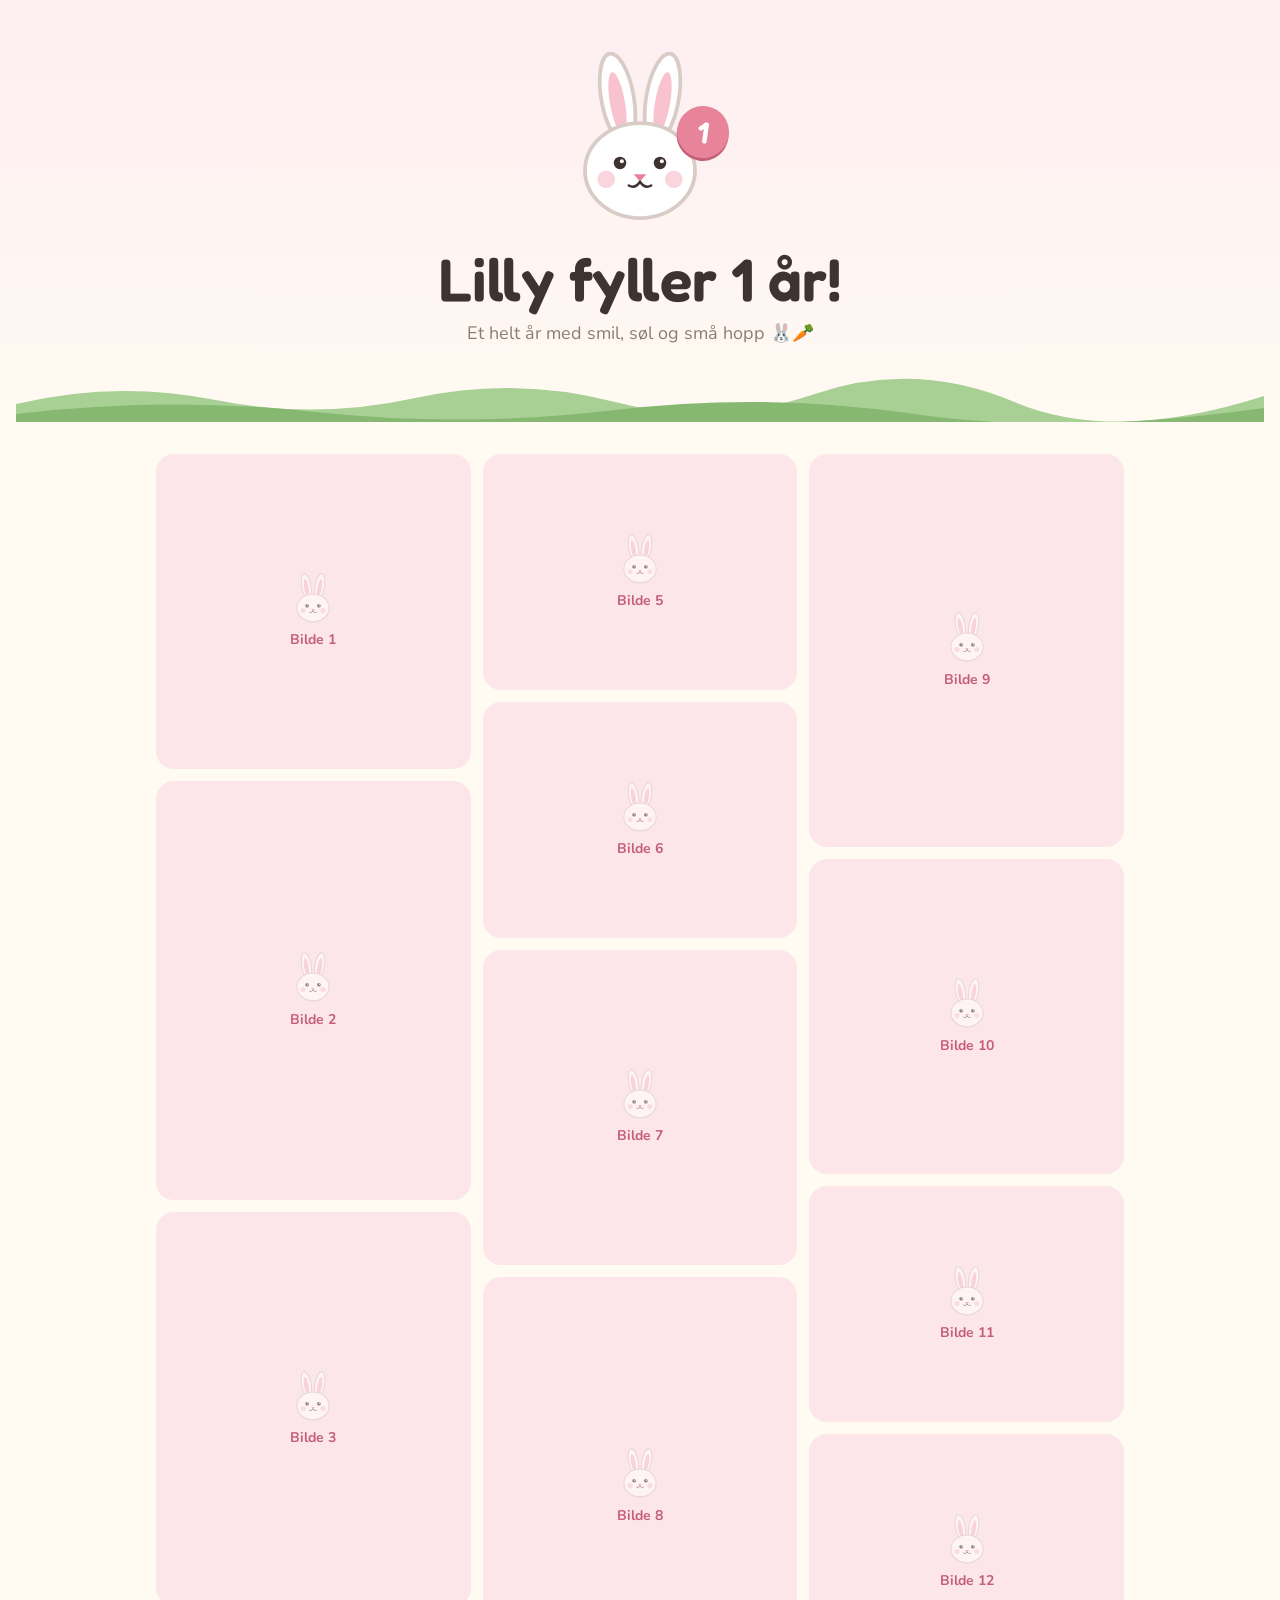
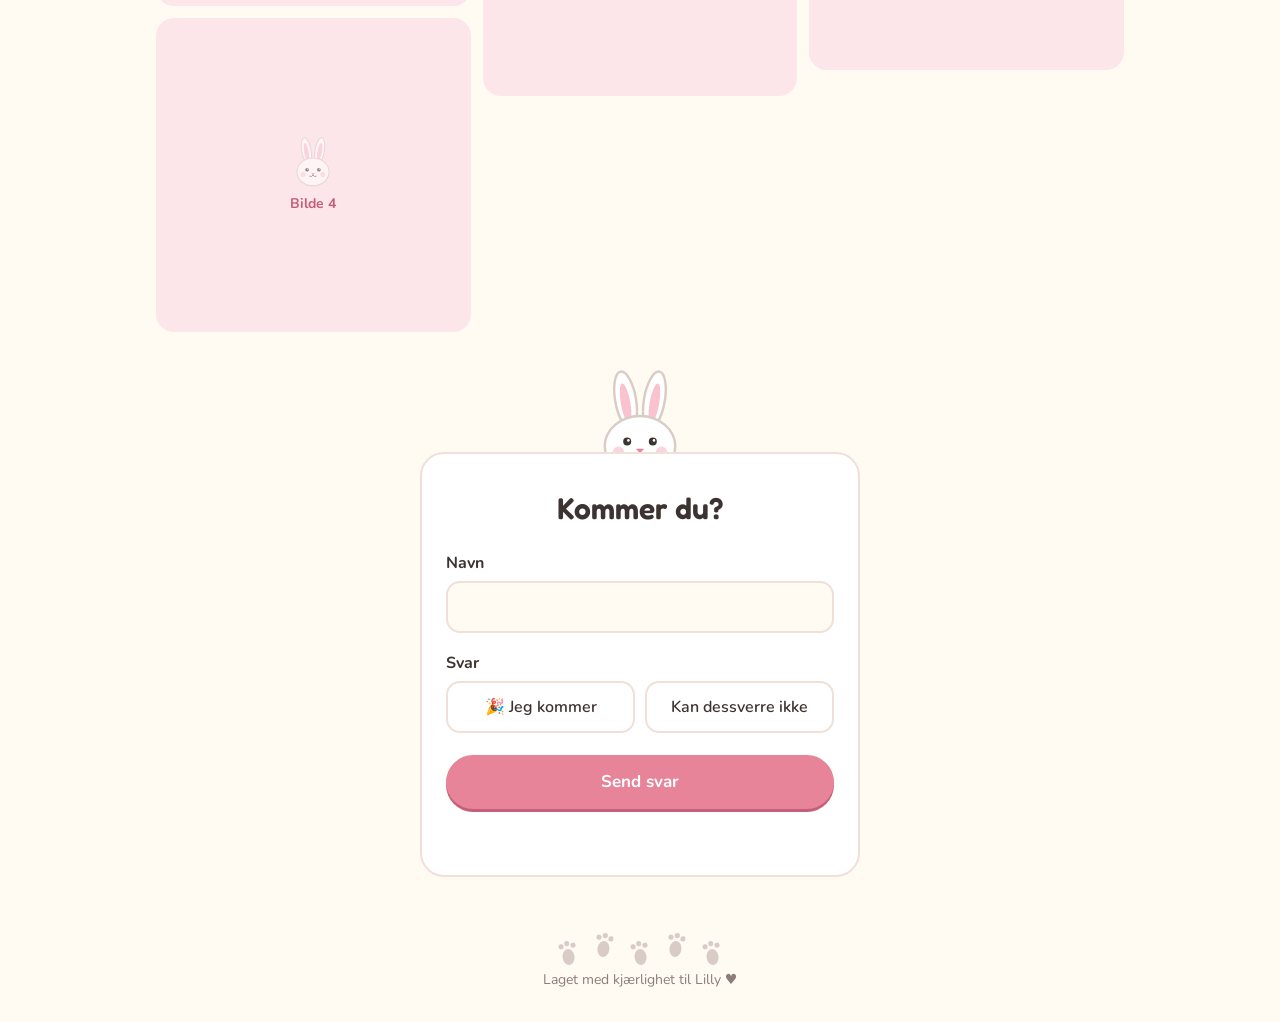
==== index.html @ a58ddb67 "Add files via upload" ====
<!doctype html>
<html lang="no">
<head>
  <meta charset="utf-8">
  <meta name="viewport" content="width=device-width, initial-scale=1">
  <title>Lilly fyller 1 år</title>
  <link rel="preconnect" href="https://fonts.googleapis.com">
  <link rel="preconnect" href="https://fonts.gstatic.com" crossorigin>
  <link href="https://fonts.googleapis.com/css2?family=Fredoka:wght@500;600&family=Nunito:wght@400;600;700&display=swap" rel="stylesheet">
  <style>
    :root {
      --bg: #fffaf2;
      --card: #ffffff;
      --ink: #3d3330;
      --muted: #8c7d76;
      --accent: #e8849a;
      --accent-dark: #c45f78;
      --soft: #fde6ea;
      --line: #f0e0d8;
      --grass: #a8cf94;
      --grass-dark: #86b872;
      --carrot: #f29a4a;
      --fur: #ffffff;
      --fur-line: #d9ccc6;
    }
    * { box-sizing: border-box; }
    body {
      margin: 0;
      background: var(--bg);
      color: var(--ink);
      font-family: "Nunito", system-ui, sans-serif;
      line-height: 1.5;
    }
    .wrap { max-width: 1000px; margin: 0 auto; padding: 0 16px; }
    h1, h2, .fredoka { font-family: "Fredoka", "Nunito", sans-serif; font-weight: 600; }

    /* Toppen: kanin på en eng */
    header {
      text-align: center; padding: 48px 16px 0;
      background: linear-gradient(#fdeef1, var(--bg));
      overflow: hidden;
    }
    .hero-bunny { position: relative; display: inline-block; width: 150px; }
    .hero-bunny svg { width: 150px; height: auto; display: block; animation: hop 3.2s ease-in-out infinite; }
    .hero-bunny .badge {
      position: absolute; right: -14px; top: 58px;
      width: 52px; height: 52px; border-radius: 50%;
      display: grid; place-items: center;
      background: var(--accent); color: #fff;
      font-family: "Fredoka", sans-serif; font-weight: 600; font-size: 30px;
      box-shadow: 0 3px 0 var(--accent-dark);
      transform: rotate(8deg);
    }
    @keyframes hop {
      0%, 70%, 100% { transform: translateY(0); }
      80% { transform: translateY(-14px); }
      90% { transform: translateY(0); }
    }
    @media (prefers-reduced-motion: reduce) { .hero-bunny svg { animation: none; } }
    h1 { font-size: clamp(36px, 8vw, 60px); line-height: 1.1; margin: 16px 0 8px; }
    .sub { color: var(--muted); font-size: 18px; margin: 0 0 28px; }
    .meadow { display: block; width: 100%; height: 48px; margin-top: -1px; }

    /* Bildegalleri */
    .gallery { columns: 3 240px; column-gap: 12px; margin-top: 32px; }
    .photo {
      break-inside: avoid; margin: 0 0 12px;
      border-radius: 18px; overflow: hidden; background: var(--soft);
    }
    .photo img { display: block; width: 100%; height: auto; }
    .placeholder {
      display: grid; place-content: center; justify-items: center; gap: 6px;
      color: var(--accent-dark); font-weight: 700; font-size: 14px;
      background: var(--soft);
    }
    .placeholder svg { width: 44px; height: auto; opacity: .55; }

    /* Skjema med kanin som titter over kanten */
    .rsvp {
      position: relative;
      max-width: 440px; margin: 120px auto 56px;
      background: var(--card); border: 2px solid var(--line);
      border-radius: 24px; padding: 32px 24px 28px;
    }
    .peek {
      position: absolute; left: 50%; top: -86px; width: 96px;
      transform: translateX(-50%); z-index: -1;
    }
    .rsvp h2 { font-size: 30px; margin: 0 0 20px; text-align: center; }
    label.field { display: block; font-weight: 700; margin-bottom: 6px; }
    input[type="text"] {
      width: 100%; padding: 12px 14px; font: inherit;
      border: 2px solid var(--line); border-radius: 14px; background: var(--bg);
    }
    input[type="text"]:focus { outline: 2px solid var(--accent); outline-offset: 1px; }
    .choices { display: grid; grid-template-columns: 1fr 1fr; gap: 10px; margin: 18px 0 22px; border: 0; padding: 0; }
    .choices legend { font-weight: 700; margin-bottom: 6px; padding: 0; }
    .choices label { display: flex; }
    .choices input { position: absolute; opacity: 0; }
    .choices span {
      flex: 1; display: grid; place-items: center; text-align: center; padding: 12px; cursor: pointer;
      border: 2px solid var(--line); border-radius: 14px; font-weight: 600;
    }
    .choices input:checked + span { background: var(--soft); border-color: var(--accent); color: var(--accent-dark); }
    .choices input:focus-visible + span { outline: 2px solid var(--accent); outline-offset: 1px; }
    .honey { position: absolute; left: -9999px; }
    button {
      width: 100%; padding: 14px; font: inherit; font-weight: 700; font-size: 17px;
      color: #fff; background: var(--accent); border: 0; border-radius: 999px; cursor: pointer;
      box-shadow: 0 3px 0 var(--accent-dark);
    }
    button:hover { background: var(--accent-dark); }
    button:active { transform: translateY(2px); box-shadow: 0 1px 0 var(--accent-dark); }
    button:disabled { opacity: .6; cursor: default; }
    .msg { text-align: center; margin: 14px 0 0; min-height: 1.5em; font-weight: 600; }
    .msg.error { color: #b3261e; }
    .thanks { text-align: center; font-size: 18px; }
    .thanks strong { display: block; font-family: "Fredoka", sans-serif; font-weight: 600; font-size: 28px; margin-bottom: 4px; }

    /* Bunnen: kaninspor */
    footer { text-align: center; color: var(--muted); font-size: 14px; padding-bottom: 32px; }
    .tracks { display: flex; justify-content: center; gap: 18px; margin-bottom: 12px; }
    .tracks svg { width: 18px; height: 24px; fill: var(--fur-line); }
    .tracks svg:nth-child(odd) { transform: translateY(8px) rotate(-8deg); }
    .tracks svg:nth-child(even) { transform: rotate(8deg); }
  </style>
</head>
<body>
  <!-- Kanin og pote, brukt flere steder -->
  <svg width="0" height="0" style="position:absolute" aria-hidden="true">
    <symbol id="bunny" viewBox="0 0 120 140">
      <ellipse cx="42" cy="40" rx="13" ry="36" fill="var(--fur)" stroke="var(--fur-line)" stroke-width="3" transform="rotate(-10 42 40)"/>
      <ellipse cx="42" cy="44" rx="6" ry="25" fill="#f8c3cf" transform="rotate(-10 42 44)"/>
      <ellipse cx="78" cy="40" rx="13" ry="36" fill="var(--fur)" stroke="var(--fur-line)" stroke-width="3" transform="rotate(10 78 40)"/>
      <ellipse cx="78" cy="44" rx="6" ry="25" fill="#f8c3cf" transform="rotate(10 78 44)"/>
      <ellipse cx="60" cy="98" rx="44" ry="38" fill="var(--fur)" stroke="var(--fur-line)" stroke-width="3"/>
      <circle cx="44" cy="92" r="5" fill="var(--ink)"/>
      <circle cx="76" cy="92" r="5" fill="var(--ink)"/>
      <circle cx="45.5" cy="90.5" r="1.6" fill="#fff"/>
      <circle cx="77.5" cy="90.5" r="1.6" fill="#fff"/>
      <circle cx="33" cy="105" r="7" fill="#f8c3cf" opacity=".7"/>
      <circle cx="87" cy="105" r="7" fill="#f8c3cf" opacity=".7"/>
      <path d="M55 101 h10 l-5 6 z" fill="var(--accent)"/>
      <path d="M60 107 q-4 6 -9 3 M60 107 q4 6 9 3" fill="none" stroke="var(--ink)" stroke-width="2" stroke-linecap="round"/>
    </symbol>
    <symbol id="paw" viewBox="0 0 18 24">
      <ellipse cx="9" cy="16" rx="6" ry="8"/>
      <circle cx="3" cy="5" r="2.6"/><circle cx="9" cy="2.6" r="2.6"/><circle cx="15" cy="5" r="2.6"/>
    </symbol>
  </svg>

  <header>
    <div class="hero-bunny">
      <svg viewBox="0 0 120 140" role="img" aria-label="Kanin"><use href="#bunny"/></svg>
      <div class="badge" aria-hidden="true">1</div>
    </div>
    <h1>Lilly fyller 1 år!</h1>
    <p class="sub">Et helt år med smil, søl og små hopp 🐰🥕</p>
    <svg class="meadow" viewBox="0 0 1000 48" preserveAspectRatio="none" aria-hidden="true">
      <path d="M0 30 Q80 6 160 26 T320 24 T480 28 T640 20 T800 28 T1000 22 V48 H0 Z" fill="var(--grass)"/>
      <path d="M0 40 Q120 22 240 38 T480 36 T720 40 T1000 34 V48 H0 Z" fill="var(--grass-dark)"/>
    </svg>
  </header>

  <div class="wrap">
    <main>
      <section class="gallery" id="gallery" aria-label="Bilder av Lilly"></section>

      <section class="rsvp" aria-labelledby="rsvp-title">
        <svg class="peek" viewBox="0 0 120 140" aria-hidden="true"><use href="#bunny"/></svg>
        <h2 id="rsvp-title">Kommer du?</h2>
        <form id="rsvp-form">
          <label class="field" for="name">Navn</label>
          <input type="text" id="name" name="Navn" required autocomplete="name">

          <fieldset class="choices">
            <legend>Svar</legend>
            <label><input type="radio" name="Svar" value="Kommer" required><span>🎉 Jeg kommer</span></label>
            <label><input type="radio" name="Svar" value="Kommer ikke"><span>Kan dessverre ikke</span></label>
          </fieldset>

          <!-- Til e-posten: emne, tabell-oppsett og en usynlig felle for spam-roboter -->
          <input type="hidden" name="_subject" value="Nytt svar – Lilly 1 år">
          <input type="hidden" name="_template" value="table">
          <input type="text" name="_honey" class="honey" tabindex="-1" autocomplete="off" aria-hidden="true">

          <button type="submit">Send svar</button>
          <p class="msg" id="msg" role="status"></p>
        </form>
      </section>
    </main>

    <footer>
      <div class="tracks" aria-hidden="true">
        <svg><use href="#paw"/></svg><svg><use href="#paw"/></svg><svg><use href="#paw"/></svg>
        <svg><use href="#paw"/></svg><svg><use href="#paw"/></svg>
      </div>
      Laget med kjærlighet til Lilly ♥
    </footer>
  </div>

  <script>
    // ── Bilder ─────────────────────────────────────────────
    // Legg bildene i mappen «bilder/» med navnene 1.jpg, 2.jpg, 3.jpg …
    // Endre ANTALL_BILDER hvis du har flere eller færre.
    const ANTALL_BILDER = 12;

    // ── Skjema ─────────────────────────────────────────────
    // Svarene sendes via FormSubmit til denne e-postadressen.
    const SKJEMA_ADRESSE = "https://formsubmit.co/ajax/henriettestafset@gmail.com";

    // Variert høyde gjør at plassholderne ligner et ekte bildegalleri.
    const hoyder = [4/3, 1, 3/4, 4/5, 1, 4/3];
    const gallery = document.getElementById("gallery");
    for (let i = 1; i <= ANTALL_BILDER; i++) {
      const fig = document.createElement("figure");
      fig.className = "photo";
      const img = new Image();
      img.src = `bilder/${i}.jpg`;
      img.alt = `Lilly, bilde ${i}`;
      img.loading = "lazy";
      img.onerror = () => {
        fig.classList.add("placeholder");
        fig.style.aspectRatio = hoyder[i % hoyder.length];
        fig.innerHTML = `<svg aria-hidden="true" viewBox="0 0 120 140"><use href="#bunny"/></svg><span>Bilde ${i}</span>`;
      };
      fig.appendChild(img);
      gallery.appendChild(fig);
    }

    const form = document.getElementById("rsvp-form");
    const msg = document.getElementById("msg");
    form.addEventListener("submit", async (e) => {
      e.preventDefault();
      msg.className = "msg";
      msg.textContent = "";

      const btn = form.querySelector("button");
      btn.disabled = true;
      btn.textContent = "Sender …";
      try {
        const res = await fetch(SKJEMA_ADRESSE, {
          method: "POST",
          headers: { Accept: "application/json" },
          body: new FormData(form),
        });
        const data = await res.json().catch(() => ({}));
        if (!res.ok || String(data.success) !== "true") throw new Error(data.message);
        const navn = form.Navn.value.trim();
        const kommer = form.Svar.value === "Kommer";
        form.parentElement.innerHTML = `
          <svg class="peek" viewBox="0 0 120 140" aria-hidden="true"><use href="#bunny"/></svg>
          <div class="thanks" role="status">
            <strong>Takk, ${navn.replace(/[<>&"]/g, "")}!</strong>
            ${kommer ? "Så gøy – vi gleder oss til å se deg! 🎂" : "Så synd, men takk for at du sa ifra."}
          </div>`;
      } catch {
        msg.className = "msg error";
        msg.textContent = "Noe gikk galt. Prøv igjen om litt.";
        btn.disabled = false;
        btn.textContent = "Send svar";
      }
    });
  </script>
</body>
</html>
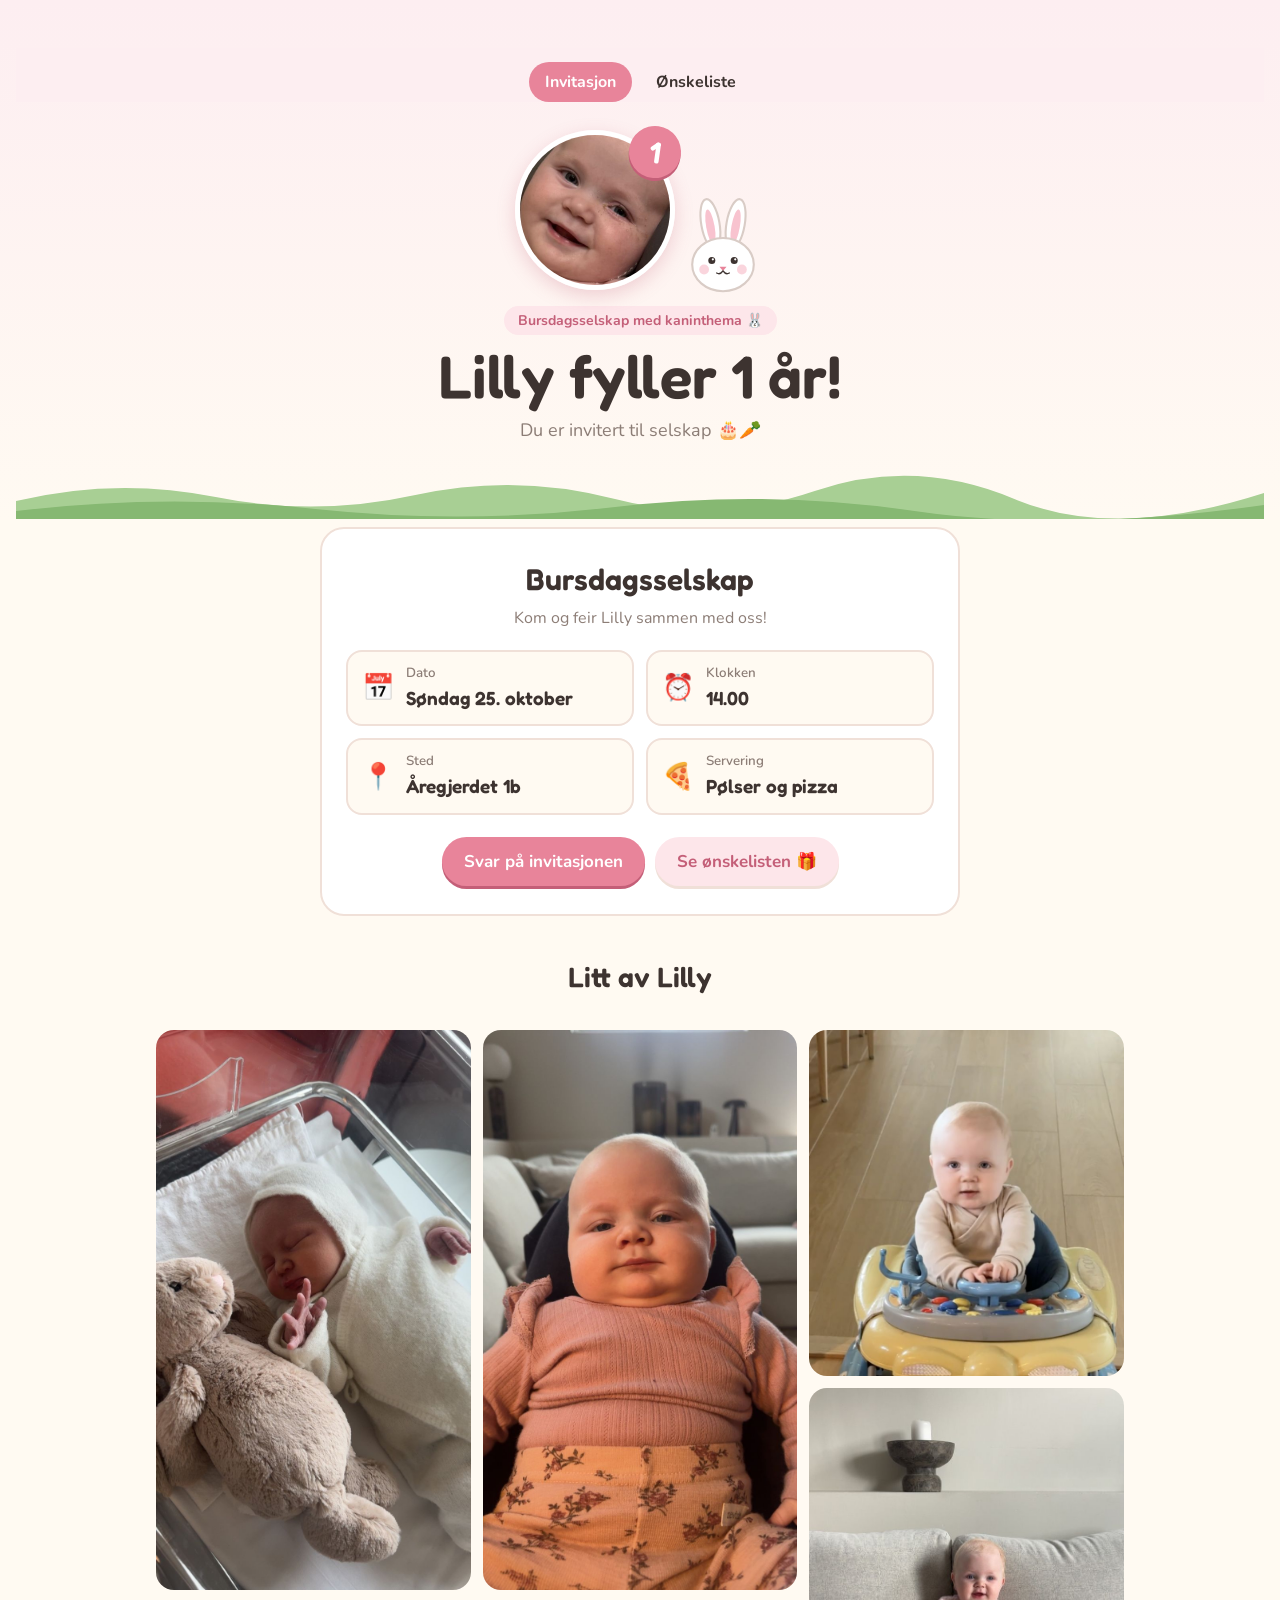
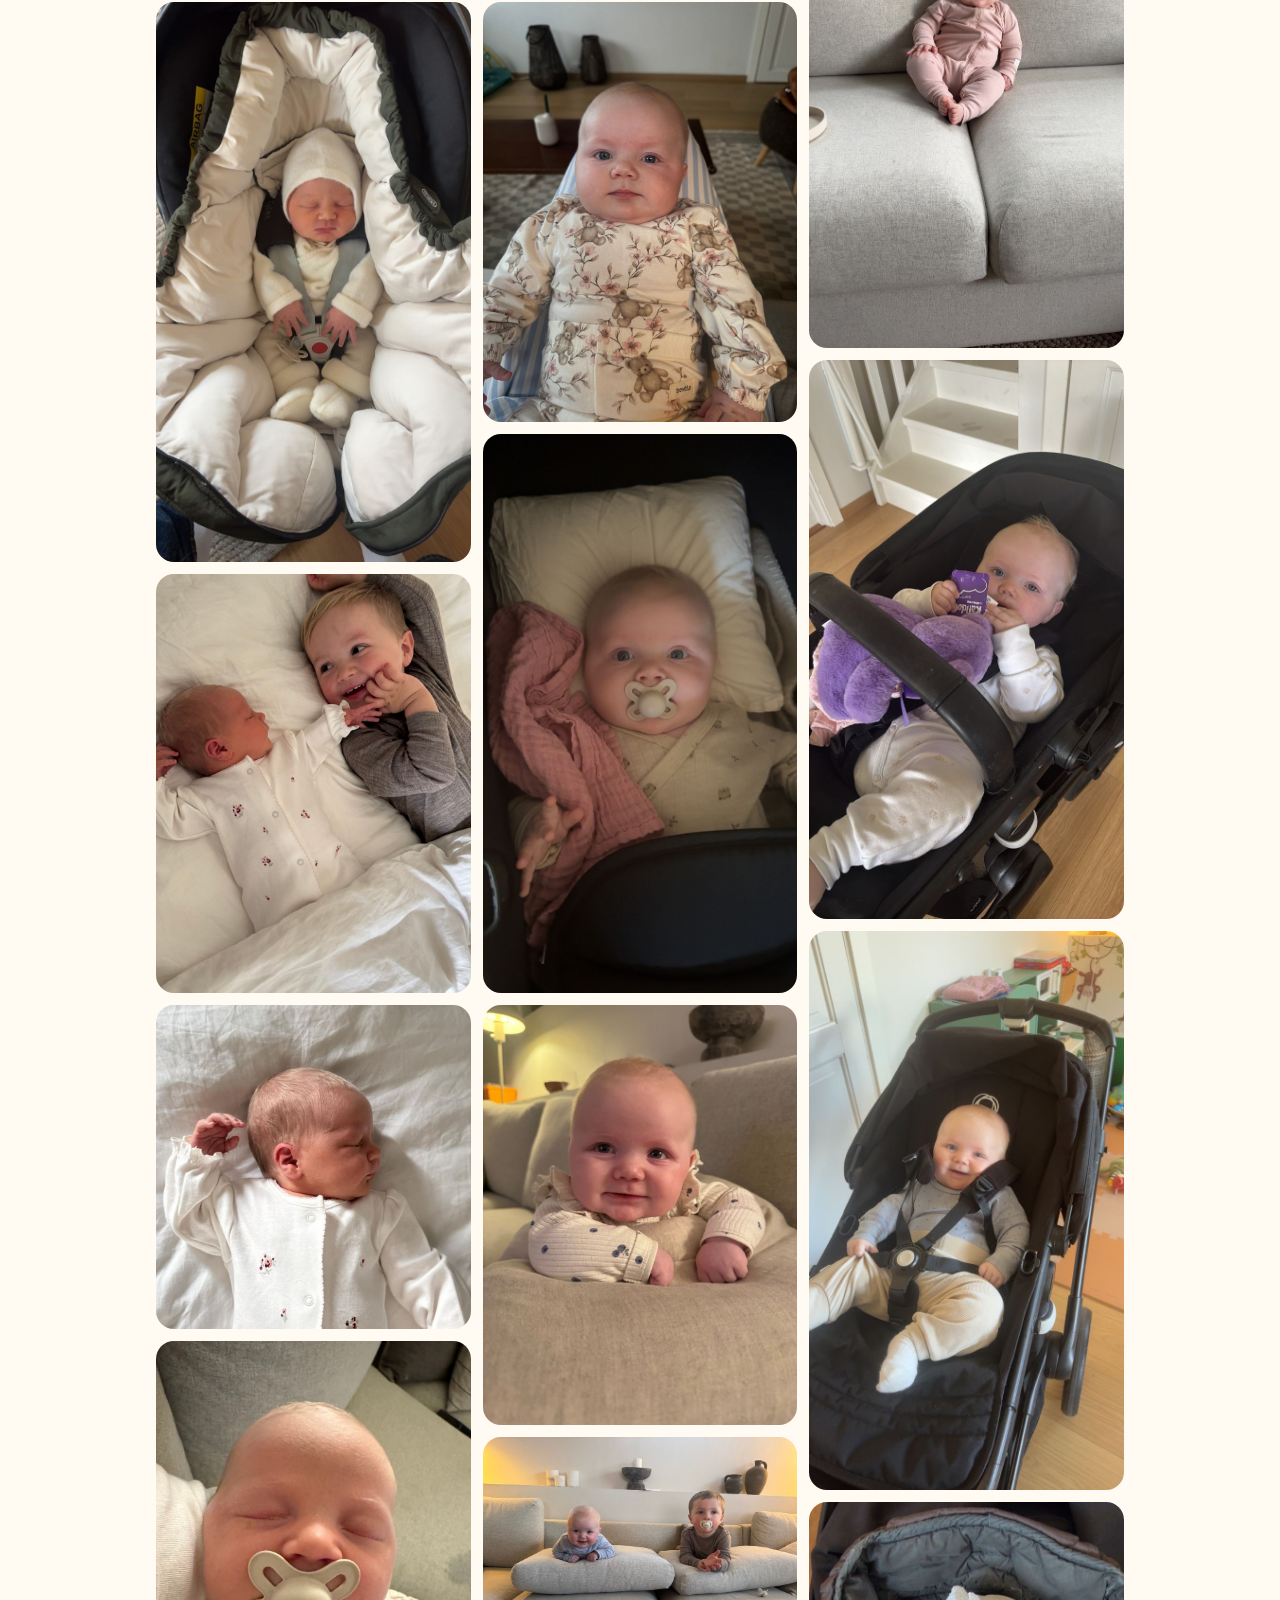
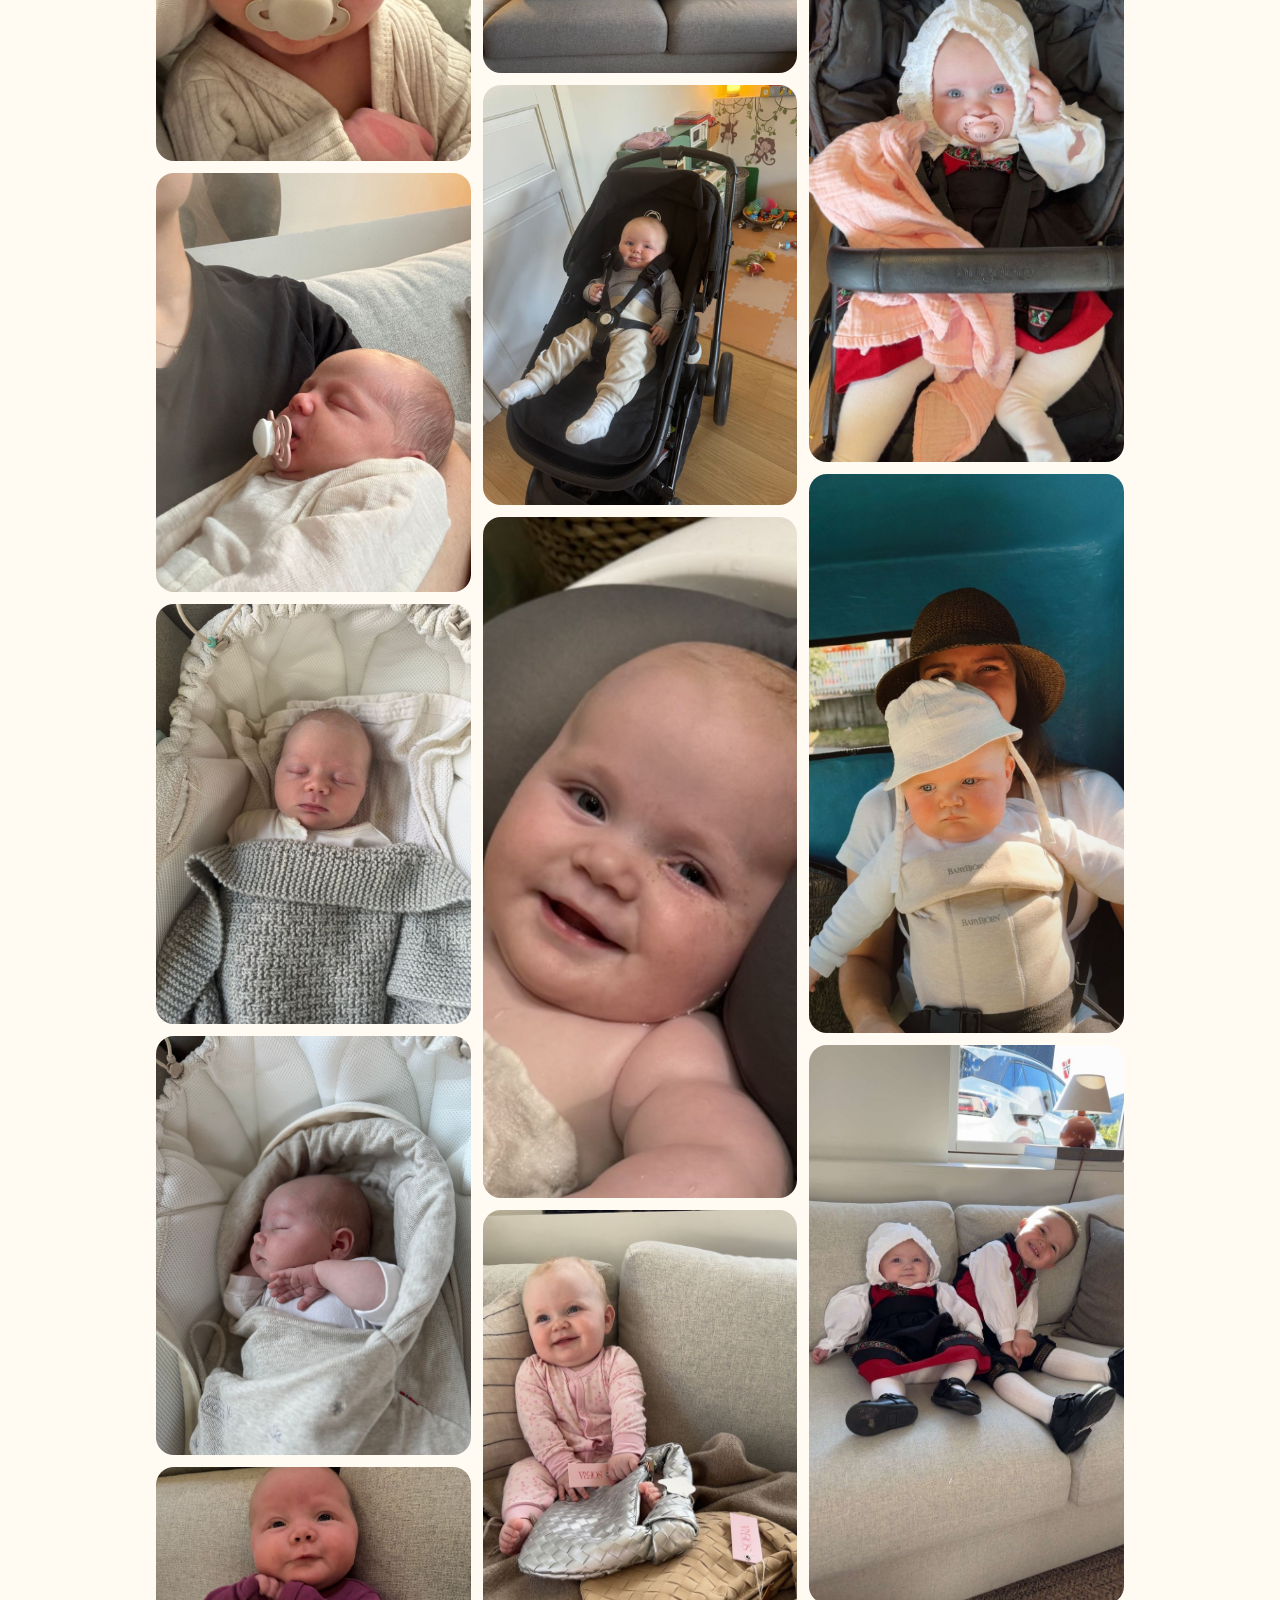
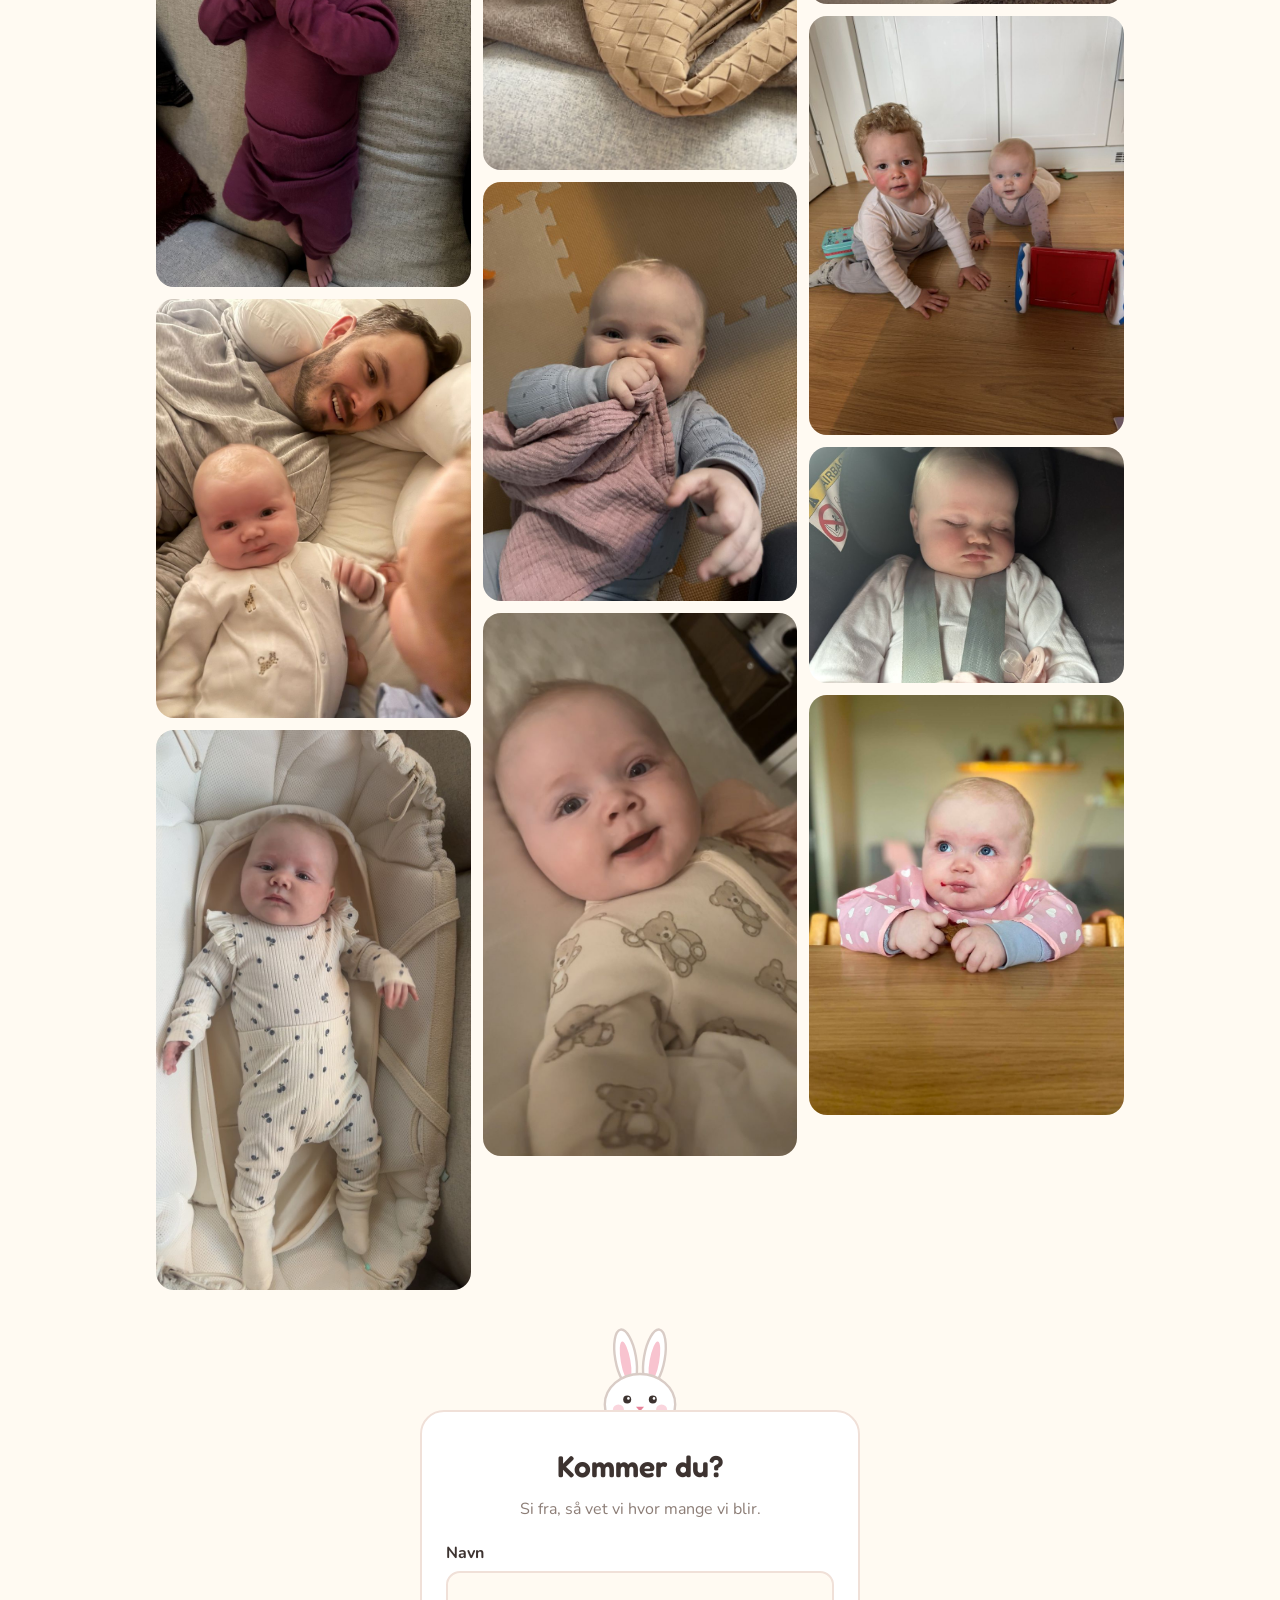
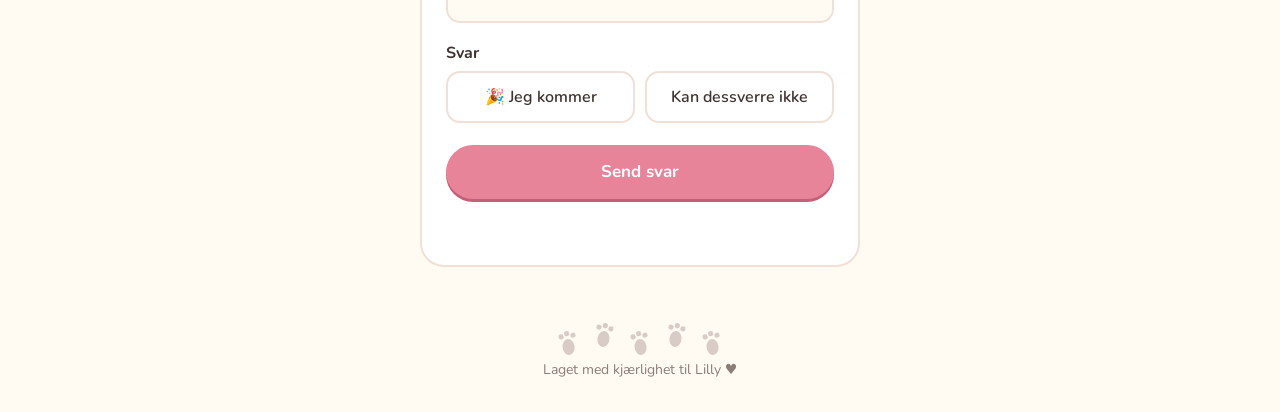
==== commit 88087def: "Selskapsinvitasjon, ønskeliste og flere bilder - Dato, tid, sted og servering for bursdagsselskapet " ====
--- a/index.html
+++ b/index.html
@@ -3,127 +3,12 @@
 <head>
   <meta charset="utf-8">
   <meta name="viewport" content="width=device-width, initial-scale=1">
-  <title>Lilly fyller 1 år</title>
+  <title>Lilly fyller 1 år – bursdagsselskap 25. oktober</title>
+  <meta name="description" content="Du er invitert til Lillys 1-årsdag søndag 25. oktober kl. 14.00 i Åregjerdet 1b. Pølser og pizza.">
   <link rel="preconnect" href="https://fonts.googleapis.com">
   <link rel="preconnect" href="https://fonts.gstatic.com" crossorigin>
   <link href="https://fonts.googleapis.com/css2?family=Fredoka:wght@500;600&family=Nunito:wght@400;600;700&display=swap" rel="stylesheet">
-  <style>
-    :root {
-      --bg: #fffaf2;
-      --card: #ffffff;
-      --ink: #3d3330;
-      --muted: #8c7d76;
-      --accent: #e8849a;
-      --accent-dark: #c45f78;
-      --soft: #fde6ea;
-      --line: #f0e0d8;
-      --grass: #a8cf94;
-      --grass-dark: #86b872;
-      --carrot: #f29a4a;
-      --fur: #ffffff;
-      --fur-line: #d9ccc6;
-    }
-    * { box-sizing: border-box; }
-    body {
-      margin: 0;
-      background: var(--bg);
-      color: var(--ink);
-      font-family: "Nunito", system-ui, sans-serif;
-      line-height: 1.5;
-    }
-    .wrap { max-width: 1000px; margin: 0 auto; padding: 0 16px; }
-    h1, h2, .fredoka { font-family: "Fredoka", "Nunito", sans-serif; font-weight: 600; }
-
-    /* Toppen: kanin på en eng */
-    header {
-      text-align: center; padding: 48px 16px 0;
-      background: linear-gradient(#fdeef1, var(--bg));
-      overflow: hidden;
-    }
-    .hero-bunny { position: relative; display: inline-block; width: 150px; }
-    .hero-bunny svg { width: 150px; height: auto; display: block; animation: hop 3.2s ease-in-out infinite; }
-    .hero-bunny .badge {
-      position: absolute; right: -14px; top: 58px;
-      width: 52px; height: 52px; border-radius: 50%;
-      display: grid; place-items: center;
-      background: var(--accent); color: #fff;
-      font-family: "Fredoka", sans-serif; font-weight: 600; font-size: 30px;
-      box-shadow: 0 3px 0 var(--accent-dark);
-      transform: rotate(8deg);
-    }
-    @keyframes hop {
-      0%, 70%, 100% { transform: translateY(0); }
-      80% { transform: translateY(-14px); }
-      90% { transform: translateY(0); }
-    }
-    @media (prefers-reduced-motion: reduce) { .hero-bunny svg { animation: none; } }
-    h1 { font-size: clamp(36px, 8vw, 60px); line-height: 1.1; margin: 16px 0 8px; }
-    .sub { color: var(--muted); font-size: 18px; margin: 0 0 28px; }
-    .meadow { display: block; width: 100%; height: 48px; margin-top: -1px; }
-
-    /* Bildegalleri */
-    .gallery { columns: 3 240px; column-gap: 12px; margin-top: 32px; }
-    .photo {
-      break-inside: avoid; margin: 0 0 12px;
-      border-radius: 18px; overflow: hidden; background: var(--soft);
-    }
-    .photo img { display: block; width: 100%; height: auto; }
-    .placeholder {
-      display: grid; place-content: center; justify-items: center; gap: 6px;
-      color: var(--accent-dark); font-weight: 700; font-size: 14px;
-      background: var(--soft);
-    }
-    .placeholder svg { width: 44px; height: auto; opacity: .55; }
-
-    /* Skjema med kanin som titter over kanten */
-    .rsvp {
-      position: relative;
-      max-width: 440px; margin: 120px auto 56px;
-      background: var(--card); border: 2px solid var(--line);
-      border-radius: 24px; padding: 32px 24px 28px;
-    }
-    .peek {
-      position: absolute; left: 50%; top: -86px; width: 96px;
-      transform: translateX(-50%); z-index: -1;
-    }
-    .rsvp h2 { font-size: 30px; margin: 0 0 20px; text-align: center; }
-    label.field { display: block; font-weight: 700; margin-bottom: 6px; }
-    input[type="text"] {
-      width: 100%; padding: 12px 14px; font: inherit;
-      border: 2px solid var(--line); border-radius: 14px; background: var(--bg);
-    }
-    input[type="text"]:focus { outline: 2px solid var(--accent); outline-offset: 1px; }
-    .choices { display: grid; grid-template-columns: 1fr 1fr; gap: 10px; margin: 18px 0 22px; border: 0; padding: 0; }
-    .choices legend { font-weight: 700; margin-bottom: 6px; padding: 0; }
-    .choices label { display: flex; }
-    .choices input { position: absolute; opacity: 0; }
-    .choices span {
-      flex: 1; display: grid; place-items: center; text-align: center; padding: 12px; cursor: pointer;
-      border: 2px solid var(--line); border-radius: 14px; font-weight: 600;
-    }
-    .choices input:checked + span { background: var(--soft); border-color: var(--accent); color: var(--accent-dark); }
-    .choices input:focus-visible + span { outline: 2px solid var(--accent); outline-offset: 1px; }
-    .honey { position: absolute; left: -9999px; }
-    button {
-      width: 100%; padding: 14px; font: inherit; font-weight: 700; font-size: 17px;
-      color: #fff; background: var(--accent); border: 0; border-radius: 999px; cursor: pointer;
-      box-shadow: 0 3px 0 var(--accent-dark);
-    }
-    button:hover { background: var(--accent-dark); }
-    button:active { transform: translateY(2px); box-shadow: 0 1px 0 var(--accent-dark); }
-    button:disabled { opacity: .6; cursor: default; }
-    .msg { text-align: center; margin: 14px 0 0; min-height: 1.5em; font-weight: 600; }
-    .msg.error { color: #b3261e; }
-    .thanks { text-align: center; font-size: 18px; }
-    .thanks strong { display: block; font-family: "Fredoka", sans-serif; font-weight: 600; font-size: 28px; margin-bottom: 4px; }
-
-    /* Bunnen: kaninspor */
-    footer { text-align: center; color: var(--muted); font-size: 14px; padding-bottom: 32px; }
-    .tracks { display: flex; justify-content: center; gap: 18px; margin-bottom: 12px; }
-    .tracks svg { width: 18px; height: 24px; fill: var(--fur-line); }
-    .tracks svg:nth-child(odd) { transform: translateY(8px) rotate(-8deg); }
-    .tracks svg:nth-child(even) { transform: rotate(8deg); }
-  </style>
+  <link rel="stylesheet" href="style.css">
 </head>
 <body>
   <!-- Kanin og pote, brukt flere steder -->
@@ -150,12 +35,22 @@
   </svg>
 
   <header>
-    <div class="hero-bunny">
-      <svg viewBox="0 0 120 140" role="img" aria-label="Kanin"><use href="#bunny"/></svg>
-      <div class="badge" aria-hidden="true">1</div>
+    <nav class="topnav" aria-label="Sider">
+      <a href="index.html" aria-current="page">Invitasjon</a>
+      <a href="onskeliste.html">Ønskeliste</a>
+    </nav>
+    <div class="hero-row" style="margin-top: 28px">
+      <div class="hero-photo">
+        <img src="bilder/lilly-hero.jpg" alt="Lilly smiler" width="160" height="160">
+        <div class="badge" aria-hidden="true">1</div>
+      </div>
+      <div class="hero-bunny" aria-hidden="true">
+        <svg viewBox="0 0 120 140"><use href="#bunny"/></svg>
+      </div>
     </div>
-    <h1>Lilly fyller 1 år!</h1>
-    <p class="sub">Et helt år med smil, søl og små hopp 🐰🥕</p>
+    <p class="eyebrow" style="margin-top: 16px">Bursdagsselskap med kaninthema 🐰</p>
+    <h1 style="margin-top: 4px">Lilly fyller 1 år!</h1>
+    <p class="sub">Du er invitert til selskap 🎂🥕</p>
     <svg class="meadow" viewBox="0 0 1000 48" preserveAspectRatio="none" aria-hidden="true">
       <path d="M0 30 Q80 6 160 26 T320 24 T480 28 T640 20 T800 28 T1000 22 V48 H0 Z" fill="var(--grass)"/>
       <path d="M0 40 Q120 22 240 38 T480 36 T720 40 T1000 34 V48 H0 Z" fill="var(--grass-dark)"/>
@@ -164,14 +59,31 @@
 
   <div class="wrap">
     <main>
+      <section class="party" aria-labelledby="party-title">
+        <h2 id="party-title">Bursdagsselskap</h2>
+        <p class="lead">Kom og feir Lilly sammen med oss!</p>
+        <ul class="facts">
+          <li><span class="ico" aria-hidden="true">📅</span><span><small>Dato</small><strong>Søndag 25. oktober</strong></span></li>
+          <li><span class="ico" aria-hidden="true">⏰</span><span><small>Klokken</small><strong>14.00</strong></span></li>
+          <li><span class="ico" aria-hidden="true">📍</span><span><small>Sted</small><strong>Åregjerdet 1b</strong></span></li>
+          <li><span class="ico" aria-hidden="true">🍕</span><span><small>Servering</small><strong>Pølser og pizza</strong></span></li>
+        </ul>
+        <div class="actions">
+          <a class="btn" href="#rsvp">Svar på invitasjonen</a>
+          <a class="btn ghost" href="onskeliste.html">Se ønskelisten 🎁</a>
+        </div>
+      </section>
+
+      <h2 class="section-title">Litt av Lilly</h2>
       <section class="gallery" id="gallery" aria-label="Bilder av Lilly"></section>
 
-      <section class="rsvp" aria-labelledby="rsvp-title">
+      <section class="rsvp" id="rsvp" aria-labelledby="rsvp-title">
         <svg class="peek" viewBox="0 0 120 140" aria-hidden="true"><use href="#bunny"/></svg>
         <h2 id="rsvp-title">Kommer du?</h2>
+        <p class="lead">Si fra, så vet vi hvor mange vi blir.</p>
         <form id="rsvp-form">
           <label class="field" for="name">Navn</label>
-          <input type="text" id="name" name="Navn" required autocomplete="name">
+          <input type="text" id="name" name="Navn" required maxlength="80" autocomplete="name">
 
           <fieldset class="choices">
             <legend>Svar</legend>
@@ -201,9 +113,40 @@
 
   <script>
     // ── Bilder ─────────────────────────────────────────────
-    // Legg bildene i mappen «bilder/» med navnene 1.jpg, 2.jpg, 3.jpg …
-    // Endre ANTALL_BILDER hvis du har flere eller færre.
-    const ANTALL_BILDER = 12;
+    // Nye bilder: legg dem i «bilder/» og ta dem med her (fil + beskrivelse).
+    const BILDER = [
+      ["lilly-13.jpg", "Lilly som nyfødt med kosekaninen sin"],
+      ["lilly-14.jpg", "Lilly som nyfødt i bilstolen"],
+      ["lilly-15.jpg", "Lilly som nyfødt sammen med et annet barn"],
+      ["lilly-25.jpg", "Lilly sover, sett fra siden"],
+      ["lilly-16.jpg", "Lilly sover med smokk"],
+      ["lilly-17.jpg", "Lilly sover på brystet til en voksen"],
+      ["lilly-18.jpg", "Lilly sover under et grått strikket teppe"],
+      ["lilly-19.jpg", "Lilly sover i kurven"],
+      ["lilly-20.jpg", "Lilly i lilla klær i sofaen"],
+      ["lilly-22.jpg", "Lilly sammen med en voksen"],
+      ["lilly-21.jpg", "Lilly i blåbærdress i liggekurven"],
+      ["lilly-23.jpg", "Lilly i rosa genser"],
+      ["lilly-26.jpg", "Lilly i dress med bamsemønster"],
+      ["lilly-24.jpg", "Lilly med smokk og rosa klut i vogna"],
+      ["lilly-27.jpg", "Lilly på magen i sofaen og smiler"],
+      ["lilly-28.jpg", "Lilly og et annet barn ligger på magen i sofaen"],
+      ["lilly-29.jpg", "Lilly smiler i vogna"],
+      ["lilly-30.jpg", "Lilly smiler stort"],
+      ["lilly-01.jpg", "Lilly smiler i sofaen"],
+      ["lilly-02.jpg", "Lilly på lekematten med en rosa klut"],
+      ["lilly-03.jpg", "Lilly i rosa dress med bamser"],
+      ["lilly-04.jpg", "Lilly i gåstolen"],
+      ["lilly-05.jpg", "Lilly sitter i sofaen"],
+      ["lilly-06.jpg", "Lilly i vogna med en lilla bamse"],
+      ["lilly-07.jpg", "Lilly smiler i vogna"],
+      ["lilly-08.jpg", "Lilly i vogna med hvit lue"],
+      ["lilly-09.jpg", "Lilly i bæresele med solhatt"],
+      ["lilly-10.jpg", "Lilly i festdrakt i sofaen sammen med et annet barn"],
+      ["lilly-11.jpg", "Lilly leker på gulvet sammen med et annet barn"],
+      ["lilly-12.jpg", "Lilly sover i bilstolen"],
+      ["lilly-31.jpg", "Lilly spiser i rosa smekke med hjerter"],
+    ];
 
     // ── Skjema ─────────────────────────────────────────────
     // Svarene sendes via FormSubmit til denne e-postadressen.
@@ -212,21 +155,21 @@
     // Variert høyde gjør at plassholderne ligner et ekte bildegalleri.
     const hoyder = [4/3, 1, 3/4, 4/5, 1, 4/3];
     const gallery = document.getElementById("gallery");
-    for (let i = 1; i <= ANTALL_BILDER; i++) {
+    BILDER.forEach(([fil, alt], i) => {
       const fig = document.createElement("figure");
       fig.className = "photo";
       const img = new Image();
-      img.src = `bilder/${i}.jpg`;
-      img.alt = `Lilly, bilde ${i}`;
+      img.src = `bilder/${fil}`;
+      img.alt = alt;
       img.loading = "lazy";
       img.onerror = () => {
         fig.classList.add("placeholder");
         fig.style.aspectRatio = hoyder[i % hoyder.length];
-        fig.innerHTML = `<svg aria-hidden="true" viewBox="0 0 120 140"><use href="#bunny"/></svg><span>Bilde ${i}</span>`;
+        fig.innerHTML = `<svg aria-hidden="true" viewBox="0 0 120 140"><use href="#bunny"/></svg><span>Bilde ${i + 1}</span>`;
       };
       fig.appendChild(img);
       gallery.appendChild(fig);
-    }
+    });
 
     const form = document.getElementById("rsvp-form");
     const msg = document.getElementById("msg");
@@ -234,6 +177,15 @@
       e.preventDefault();
       msg.className = "msg";
       msg.textContent = "";
+
+      const navn = form.Navn.value.trim();
+      if (!navn) {
+        msg.className = "msg error";
+        msg.textContent = "Skriv navnet ditt.";
+        form.Navn.focus();
+        return;
+      }
+      form.Navn.value = navn;
 
       const btn = form.querySelector("button");
       btn.disabled = true;
@@ -246,14 +198,18 @@
         });
         const data = await res.json().catch(() => ({}));
         if (!res.ok || String(data.success) !== "true") throw new Error(data.message);
-        const navn = form.Navn.value.trim();
         const kommer = form.Svar.value === "Kommer";
-        form.parentElement.innerHTML = `
-          <svg class="peek" viewBox="0 0 120 140" aria-hidden="true"><use href="#bunny"/></svg>
-          <div class="thanks" role="status">
-            <strong>Takk, ${navn.replace(/[<>&"]/g, "")}!</strong>
-            ${kommer ? "Så gøy – vi gleder oss til å se deg! 🎂" : "Så synd, men takk for at du sa ifra."}
-          </div>`;
+        const tak = document.createElement("div");
+        tak.className = "thanks";
+        tak.setAttribute("role", "status");
+        const strong = document.createElement("strong");
+        strong.textContent = `Takk, ${navn}!`;
+        tak.append(strong, kommer
+          ? "Så gøy – vi gleder oss til å se deg søndag 25. oktober kl. 14.00! 🎂"
+          : "Så synd, men takk for at du sa ifra.");
+        form.replaceWith(tak);
+        document.querySelector(".rsvp .lead").remove();
+        document.getElementById("rsvp-title").textContent = "Svar sendt";
       } catch {
         msg.className = "msg error";
         msg.textContent = "Noe gikk galt. Prøv igjen om litt.";
--- a/style.css
+++ b/style.css
@@ -0,0 +1,164 @@
+    :root {
+      --bg: #fffaf2;
+      --card: #ffffff;
+      --ink: #3d3330;
+      --muted: #8c7d76;
+      --accent: #e8849a;
+      --accent-dark: #c45f78;
+      --soft: #fde6ea;
+      --line: #f0e0d8;
+      --grass: #a8cf94;
+      --grass-dark: #86b872;
+      --carrot: #f29a4a;
+      --fur: #ffffff;
+      --fur-line: #d9ccc6;
+    }
+    * { box-sizing: border-box; }
+    body {
+      margin: 0;
+      background: var(--bg);
+      color: var(--ink);
+      font-family: "Nunito", system-ui, sans-serif;
+      line-height: 1.5;
+    }
+    .wrap { max-width: 1000px; margin: 0 auto; padding: 0 16px; }
+    h1, h2, .fredoka { font-family: "Fredoka", "Nunito", sans-serif; font-weight: 600; }
+
+    /* Toppen: kanin på en eng */
+    header {
+      text-align: center; padding: 48px 16px 0;
+      background: linear-gradient(#fdeef1, var(--bg));
+      overflow: hidden;
+    }
+    .hero-row { display: flex; justify-content: center; align-items: flex-end; gap: 6px; }
+    .hero-photo { position: relative; width: 160px; height: 160px; }
+    .hero-photo img {
+      width: 100%; height: 100%; object-fit: cover; display: block;
+      border-radius: 50%; border: 5px solid #fff; box-shadow: 0 6px 18px rgba(196, 95, 120, .25);
+    }
+    .hero-bunny { width: 84px; margin-bottom: -4px; }
+    .hero-bunny svg { width: 84px; height: auto; display: block; animation: hop 3.2s ease-in-out infinite; }
+    .badge {
+      position: absolute; right: -6px; top: -4px;
+      width: 52px; height: 52px; border-radius: 50%;
+      display: grid; place-items: center;
+      background: var(--accent); color: #fff;
+      font-family: "Fredoka", sans-serif; font-weight: 600; font-size: 30px;
+      box-shadow: 0 3px 0 var(--accent-dark);
+      transform: rotate(8deg);
+    }
+    @keyframes hop {
+      0%, 70%, 100% { transform: translateY(0); }
+      80% { transform: translateY(-14px); }
+      90% { transform: translateY(0); }
+    }
+    @media (prefers-reduced-motion: reduce) { .hero-bunny svg { animation: none; } }
+    h1 { font-size: clamp(36px, 8vw, 60px); line-height: 1.1; margin: 16px 0 8px; }
+    .eyebrow { display: inline-block; margin: 0 0 4px; padding: 4px 14px; border-radius: 999px; background: var(--soft); color: var(--accent-dark); font-weight: 700; font-size: 14px; }
+    .sub { color: var(--muted); font-size: 18px; margin: 0 0 28px; }
+    .topnav { display: flex; justify-content: center; gap: 8px; padding: 14px 16px 0; background: #fdeef1; }
+    .topnav a { padding: 8px 16px; border-radius: 999px; color: var(--ink); font-weight: 700; text-decoration: none; }
+    .topnav a:hover { background: var(--soft); }
+    .topnav a[aria-current="page"] { background: var(--accent); color: #fff; }
+    .topnav a:focus-visible, .btn:focus-visible { outline: 2px solid var(--accent-dark); outline-offset: 2px; }
+    .meadow { display: block; width: 100%; height: 48px; margin-top: -1px; }
+
+    /* Bildegalleri */
+    .gallery { columns: 2; column-gap: 12px; margin-top: 32px; }
+    @media (min-width: 720px) { .gallery { columns: 3; } }
+    .photo {
+      break-inside: avoid; margin: 0 0 12px;
+      border-radius: 18px; overflow: hidden; background: var(--soft);
+    }
+    .photo img { display: block; width: 100%; height: auto; }
+    .placeholder {
+      display: grid; place-content: center; justify-items: center; gap: 6px;
+      color: var(--accent-dark); font-weight: 700; font-size: 14px;
+      background: var(--soft);
+    }
+    .placeholder svg { width: 44px; height: auto; opacity: .55; }
+
+    /* Skjema med kanin som titter over kanten */
+    .rsvp {
+      position: relative;
+      max-width: 440px; margin: 120px auto 56px;
+      background: var(--card); border: 2px solid var(--line);
+      border-radius: 24px; padding: 32px 24px 28px;
+    }
+    .peek {
+      position: absolute; left: 50%; top: -86px; width: 96px;
+      transform: translateX(-50%); z-index: -1;
+    }
+    .rsvp h2 { font-size: 30px; margin: 0 0 8px; text-align: center; }
+    .rsvp .lead { text-align: center; color: var(--muted); margin: 0 0 20px; }
+    label.field { display: block; font-weight: 700; margin-bottom: 6px; }
+    input[type="text"] {
+      width: 100%; padding: 12px 14px; font: inherit;
+      border: 2px solid var(--line); border-radius: 14px; background: var(--bg);
+    }
+    input[type="text"]:focus { outline: 2px solid var(--accent); outline-offset: 1px; }
+    .choices { display: grid; grid-template-columns: 1fr 1fr; gap: 10px; margin: 18px 0 22px; border: 0; padding: 0; }
+    .choices legend { font-weight: 700; margin-bottom: 6px; padding: 0; }
+    .choices label { display: flex; }
+    .choices label { position: relative; }
+    .choices input { position: absolute; opacity: 0; width: 1px; height: 1px; }
+    .choices span {
+      flex: 1; display: grid; place-items: center; text-align: center; padding: 12px; cursor: pointer;
+      border: 2px solid var(--line); border-radius: 14px; font-weight: 600;
+    }
+    .choices input:checked + span { background: var(--soft); border-color: var(--accent); color: var(--accent-dark); }
+    .choices input:focus-visible + span { outline: 2px solid var(--accent); outline-offset: 1px; }
+    .honey { position: absolute; left: -9999px; }
+    button {
+      width: 100%; padding: 14px; font: inherit; font-weight: 700; font-size: 17px;
+      color: #fff; background: var(--accent); border: 0; border-radius: 999px; cursor: pointer;
+      box-shadow: 0 3px 0 var(--accent-dark);
+    }
+    button:hover { background: var(--accent-dark); }
+    button:active { transform: translateY(2px); box-shadow: 0 1px 0 var(--accent-dark); }
+    button:disabled { opacity: .6; cursor: default; }
+    .msg { text-align: center; margin: 14px 0 0; min-height: 1.5em; font-weight: 600; }
+    .msg.error { color: #b3261e; }
+    .thanks { text-align: center; font-size: 18px; }
+    .thanks strong { display: block; font-family: "Fredoka", sans-serif; font-weight: 600; font-size: 28px; margin-bottom: 4px; }
+
+    /* Bunnen: kaninspor */
+    footer { text-align: center; color: var(--muted); font-size: 14px; padding-bottom: 32px; }
+    .tracks { display: flex; justify-content: center; gap: 18px; margin-bottom: 12px; }
+    .tracks svg { width: 18px; height: 24px; fill: var(--fur-line); }
+    .tracks svg:nth-child(odd) { transform: translateY(8px) rotate(-8deg); }
+    .tracks svg:nth-child(even) { transform: rotate(8deg); }
+  
+    /* Selskapet: tid, sted og servering */
+    .party {
+      max-width: 640px; margin: 8px auto 0; padding: 28px 24px;
+      background: var(--card); border: 2px solid var(--line); border-radius: 24px; text-align: center;
+    }
+    .party h2 { font-size: 30px; margin: 0 0 4px; }
+    .party .lead { margin: 0 0 20px; color: var(--muted); }
+    .facts { display: grid; grid-template-columns: repeat(auto-fit, minmax(210px, 1fr)); gap: 12px; margin: 0; padding: 0; list-style: none; text-align: left; }
+    .facts li { display: flex; gap: 12px; align-items: center; padding: 12px 14px; background: var(--bg); border: 2px solid var(--line); border-radius: 16px; }
+    .facts .ico { font-size: 26px; line-height: 1; }
+    .facts small { display: block; color: var(--muted); font-weight: 600; }
+    .facts strong { font-family: "Fredoka", "Nunito", sans-serif; font-weight: 600; font-size: 19px; }
+    .actions { display: flex; flex-wrap: wrap; justify-content: center; gap: 10px; margin-top: 22px; }
+    .btn {
+      display: inline-block; width: auto; padding: 12px 22px; font-weight: 700; font-size: 17px; text-decoration: none;
+      color: #fff; background: var(--accent); border-radius: 999px; box-shadow: 0 3px 0 var(--accent-dark);
+    }
+    .btn:hover { background: var(--accent-dark); }
+    .btn.ghost { color: var(--accent-dark); background: var(--soft); box-shadow: 0 3px 0 var(--line); }
+    .btn.ghost:hover { background: #fbd6dd; }
+    .section-title { text-align: center; font-size: 28px; margin: 40px 0 0; }
+
+    /* Ønskeliste */
+    .wishlist { list-style: none; margin: 28px auto 0; padding: 0; max-width: 640px; display: grid; gap: 12px; }
+    .wishlist li {
+      display: flex; align-items: center; gap: 16px; padding: 16px 18px;
+      background: var(--card); border: 2px solid var(--line); border-radius: 18px;
+      font-size: 18px; font-weight: 700;
+    }
+    .wishlist .ico { flex: none; width: 48px; height: 48px; display: grid; place-items: center; font-size: 26px; background: var(--soft); border-radius: 50%; }
+    .page-end { text-align: center; margin: 32px 0 56px; }
+    html { scroll-behavior: smooth; }
+    @media (prefers-reduced-motion: reduce) { html { scroll-behavior: auto; } }
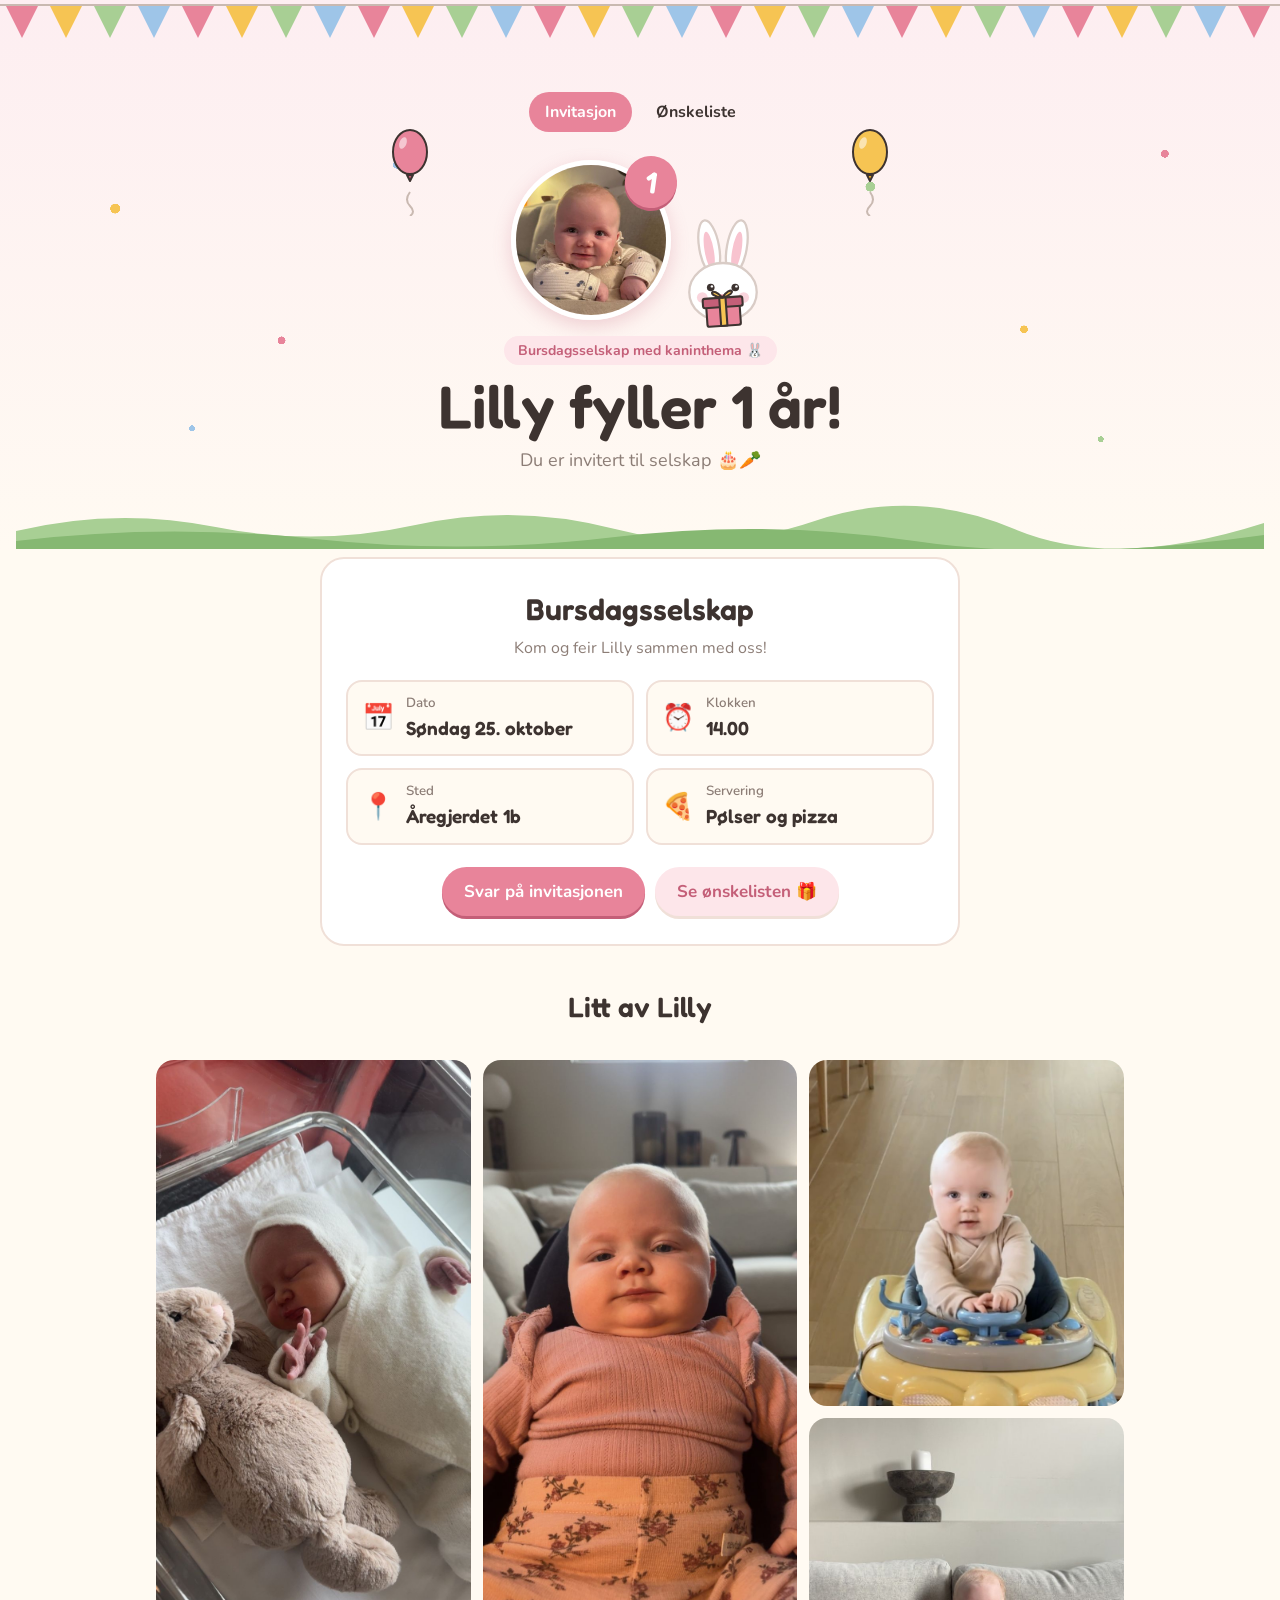
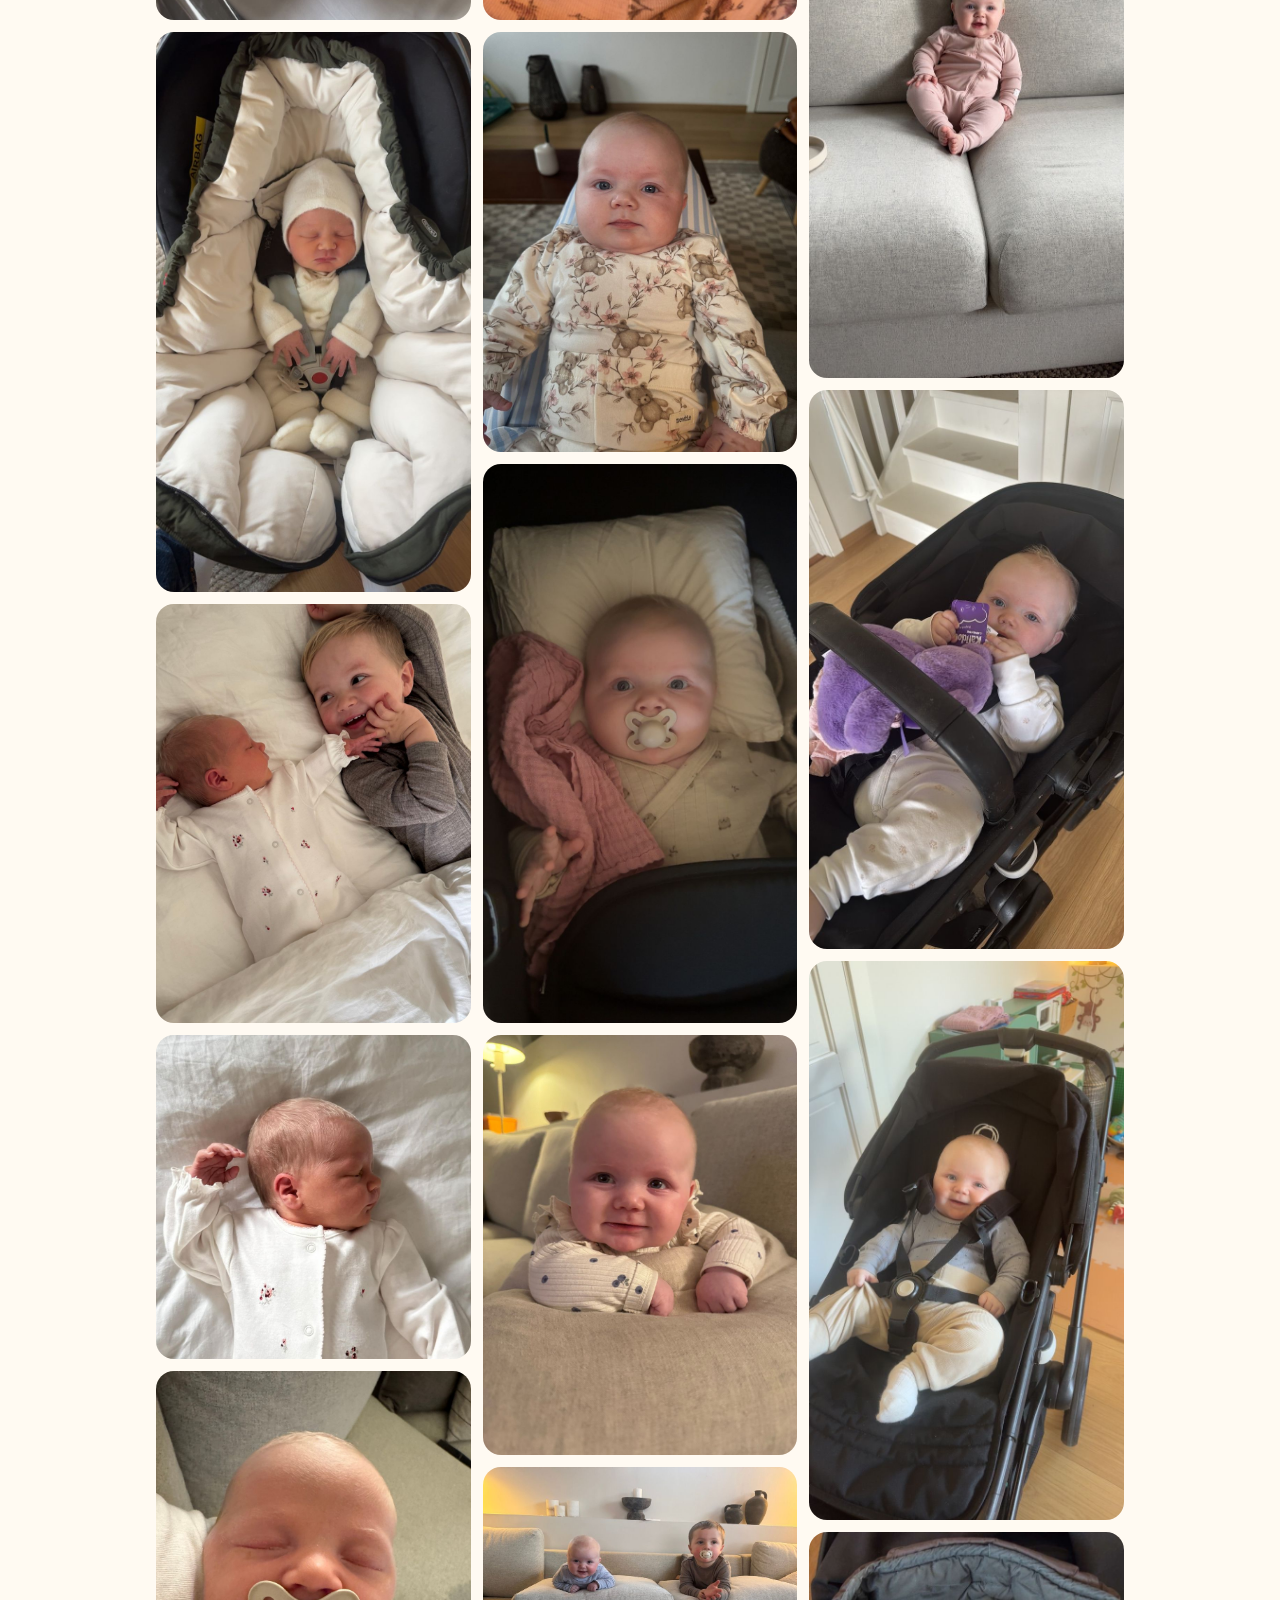
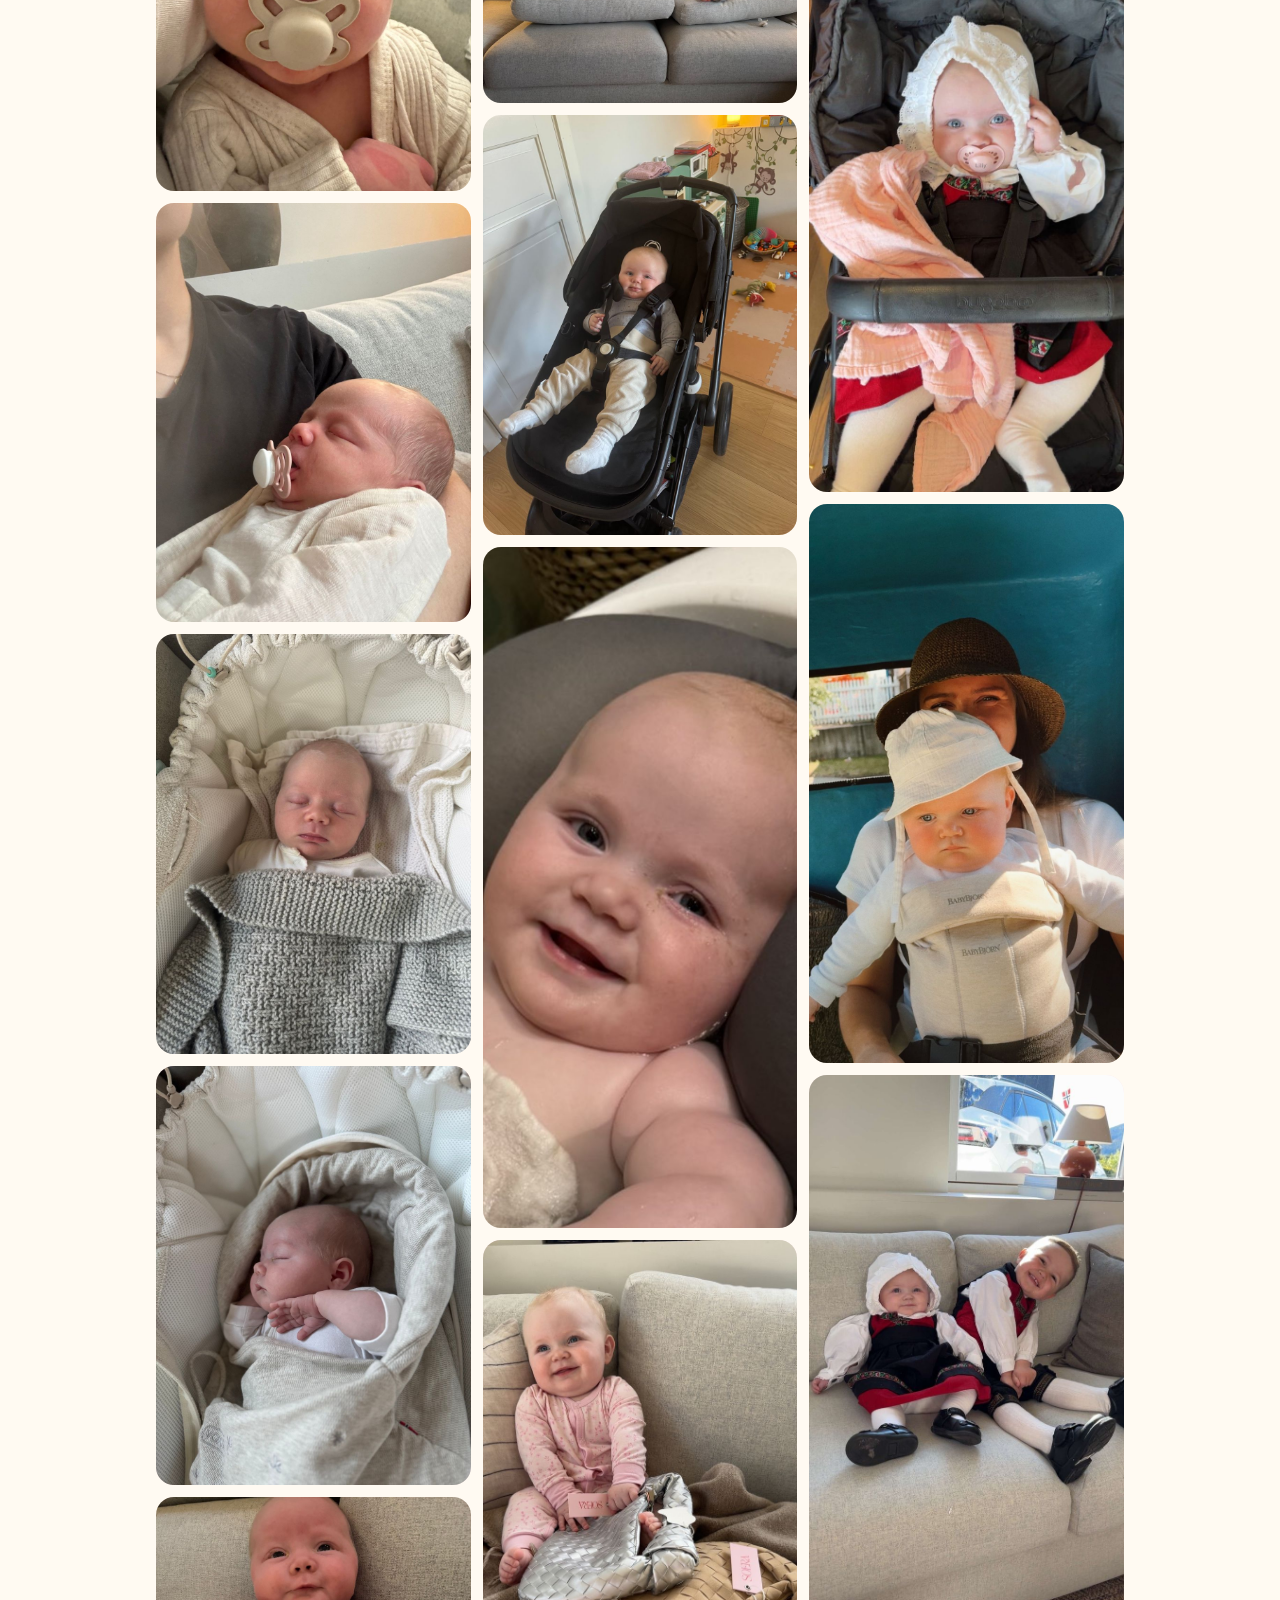
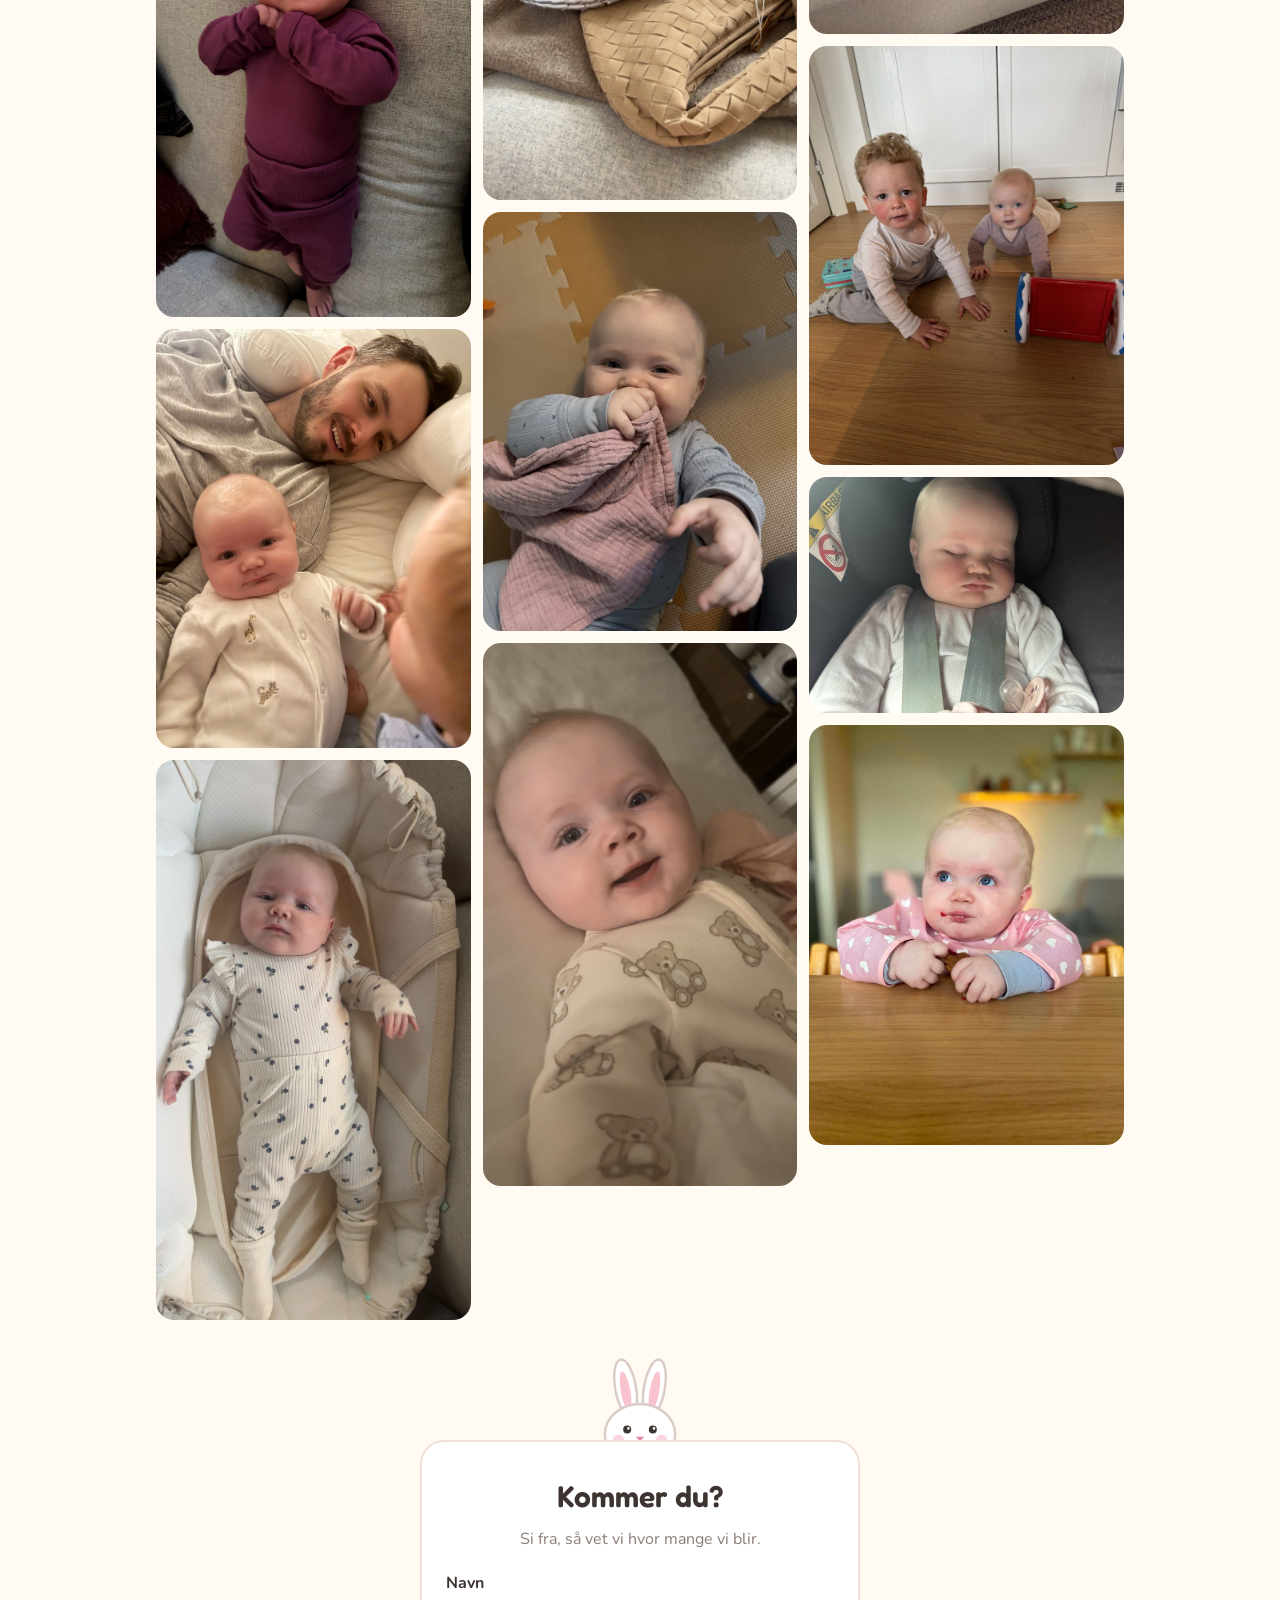
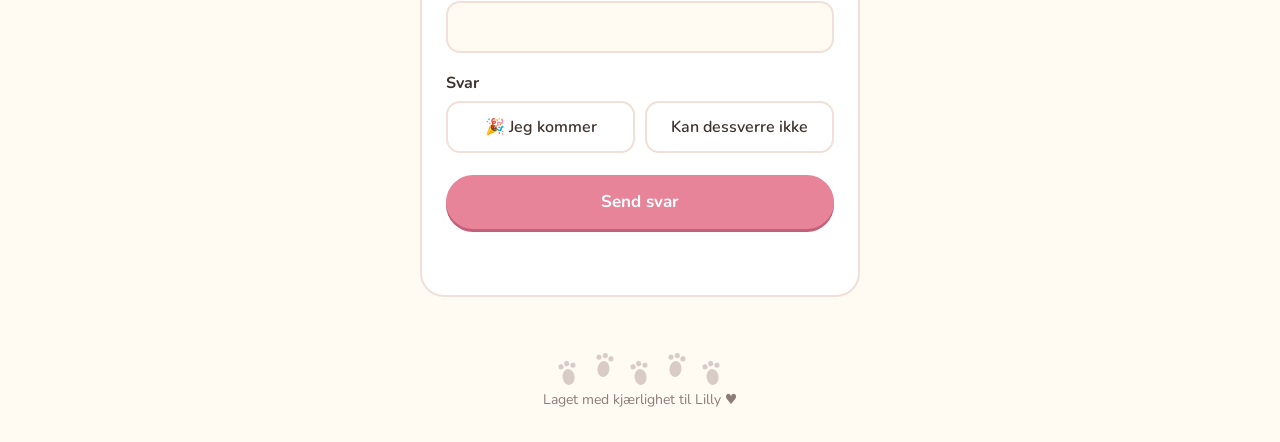
==== commit f3a4ea64: "Egne ikoner til ønskelisten og lekende topp med girlander, ballonger og gave Co-Authored-By: Claude " ====
--- a/index.html
+++ b/index.html
@@ -35,6 +35,30 @@
   </svg>
 
   <header>
+    <svg class="bunting" aria-hidden="true">
+      <defs>
+        <pattern id="flags" width="176" height="46" patternUnits="userSpaceOnUse">
+          <polygon points="6,6 38,6 22,38" fill="#e8849a"/>
+          <polygon points="50,6 82,6 66,38" fill="#f6c453"/>
+          <polygon points="94,6 126,6 110,38" fill="#a8cf94"/>
+          <polygon points="138,6 170,6 154,38" fill="#9ec5e8"/>
+        </pattern>
+      </defs>
+      <rect x="0" y="0" width="100%" height="46" fill="url(#flags)"/>
+      <line x1="0" y1="5" x2="100%" y2="5" stroke="#c9b9b1" stroke-width="2"/>
+    </svg>
+    <svg class="balloon left" viewBox="0 0 40 90" aria-hidden="true">
+      <path d="M20 66 q-6 8 0 14 q6 6 0 10" fill="none" stroke="#c9b9b1" stroke-width="2"/>
+      <ellipse cx="20" cy="26" rx="17" ry="22" fill="#e8849a" stroke="#3d3330" stroke-width="2"/>
+      <path d="M17 49 h6 l-3 6z" fill="#c45f78" stroke="#3d3330" stroke-width="2" stroke-linejoin="round"/>
+      <ellipse cx="13" cy="17" rx="3.5" ry="6" fill="#fff" opacity=".55" transform="rotate(20 13 17)"/>
+    </svg>
+    <svg class="balloon right" viewBox="0 0 40 90" aria-hidden="true">
+      <path d="M20 66 q6 8 0 14 q-6 6 0 10" fill="none" stroke="#c9b9b1" stroke-width="2"/>
+      <ellipse cx="20" cy="26" rx="17" ry="22" fill="#f6c453" stroke="#3d3330" stroke-width="2"/>
+      <path d="M17 49 h6 l-3 6z" fill="#e9ad2f" stroke="#3d3330" stroke-width="2" stroke-linejoin="round"/>
+      <ellipse cx="13" cy="17" rx="3.5" ry="6" fill="#fff" opacity=".55" transform="rotate(20 13 17)"/>
+    </svg>
     <nav class="topnav" aria-label="Sider">
       <a href="index.html" aria-current="page">Invitasjon</a>
       <a href="onskeliste.html">Ønskeliste</a>
@@ -45,7 +69,8 @@
         <div class="badge" aria-hidden="true">1</div>
       </div>
       <div class="hero-bunny" aria-hidden="true">
-        <svg viewBox="0 0 120 140"><use href="#bunny"/></svg>
+        <svg class="bunny" viewBox="0 0 120 140"><use href="#bunny"/></svg>
+        <svg class="gift" viewBox="0 0 44 44"><rect x="6" y="19" width="32" height="21" rx="2" fill="#e8849a" stroke="#3d3330" stroke-width="2" stroke-linejoin="round"/><rect x="3" y="13" width="38" height="9" rx="2" fill="#c45f78" stroke="#3d3330" stroke-width="2" stroke-linejoin="round"/><rect x="19" y="13" width="6" height="27" fill="#f6c453" stroke="#3d3330" stroke-width="2" stroke-linejoin="round"/><path d="M22 13 C13 1 6 10 22 13 C38 10 31 1 22 13Z" fill="#f6c453" stroke="#3d3330" stroke-width="2" stroke-linejoin="round"/></svg>
       </div>
     </div>
     <p class="eyebrow" style="margin-top: 16px">Bursdagsselskap med kaninthema 🐰</p>
--- a/style.css
+++ b/style.css
@@ -26,6 +26,7 @@
 
     /* Toppen: kanin på en eng */
     header {
+      position: relative;
       text-align: center; padding: 48px 16px 0;
       background: linear-gradient(#fdeef1, var(--bg));
       overflow: hidden;
@@ -36,8 +37,9 @@
       width: 100%; height: 100%; object-fit: cover; display: block;
       border-radius: 50%; border: 5px solid #fff; box-shadow: 0 6px 18px rgba(196, 95, 120, .25);
     }
-    .hero-bunny { width: 84px; margin-bottom: -4px; }
-    .hero-bunny svg { width: 84px; height: auto; display: block; animation: hop 3.2s ease-in-out infinite; }
+    .hero-bunny { position: relative; width: 92px; margin-bottom: -4px; animation: hop 3.2s ease-in-out infinite; }
+    .hero-bunny svg.bunny { width: 92px; height: auto; display: block; }
+    .hero-bunny .gift { position: absolute; left: 50%; bottom: -6px; width: 46px; height: 46px; transform: translateX(-50%) rotate(-4deg); }
     .badge {
       position: absolute; right: -6px; top: -4px;
       width: 52px; height: 52px; border-radius: 50%;
@@ -52,11 +54,11 @@
       80% { transform: translateY(-14px); }
       90% { transform: translateY(0); }
     }
-    @media (prefers-reduced-motion: reduce) { .hero-bunny svg { animation: none; } }
+    @media (prefers-reduced-motion: reduce) { .hero-bunny { animation: none; } }
     h1 { font-size: clamp(36px, 8vw, 60px); line-height: 1.1; margin: 16px 0 8px; }
     .eyebrow { display: inline-block; margin: 0 0 4px; padding: 4px 14px; border-radius: 999px; background: var(--soft); color: var(--accent-dark); font-weight: 700; font-size: 14px; }
     .sub { color: var(--muted); font-size: 18px; margin: 0 0 28px; }
-    .topnav { display: flex; justify-content: center; gap: 8px; padding: 14px 16px 0; background: #fdeef1; }
+    .topnav { display: flex; justify-content: center; gap: 8px; padding: 14px 16px 0; }
     .topnav a { padding: 8px 16px; border-radius: 999px; color: var(--ink); font-weight: 700; text-decoration: none; }
     .topnav a:hover { background: var(--soft); }
     .topnav a[aria-current="page"] { background: var(--accent); color: #fff; }
@@ -158,7 +160,30 @@
       background: var(--card); border: 2px solid var(--line); border-radius: 18px;
       font-size: 18px; font-weight: 700;
     }
-    .wishlist .ico { flex: none; width: 48px; height: 48px; display: grid; place-items: center; font-size: 26px; background: var(--soft); border-radius: 50%; }
+    .wishlist .ico { flex: none; width: 56px; height: 56px; display: grid; place-items: center; background: var(--soft); border-radius: 50%; }
+    .wishlist .ico svg { width: 38px; height: 38px; display: block; }
     .page-end { text-align: center; margin: 32px 0 56px; }
     html { scroll-behavior: smooth; }
     @media (prefers-reduced-motion: reduce) { html { scroll-behavior: auto; } }
+
+    /* Toppen: girlander, ballonger og konfetti */
+    header::before {
+      content: ""; position: absolute; inset: 0; pointer-events: none;
+      background-image:
+        radial-gradient(circle 5px at 9% 38%, #f6c453 96%, transparent),
+        radial-gradient(circle 4px at 22% 62%, #e8849a 96%, transparent),
+        radial-gradient(circle 4px at 31% 30%, #9ec5e8 96%, transparent),
+        radial-gradient(circle 5px at 68% 34%, #a8cf94 96%, transparent),
+        radial-gradient(circle 4px at 80% 60%, #f6c453 96%, transparent),
+        radial-gradient(circle 4px at 91% 28%, #e8849a 96%, transparent),
+        radial-gradient(circle 3px at 15% 78%, #9ec5e8 96%, transparent),
+        radial-gradient(circle 3px at 86% 80%, #a8cf94 96%, transparent);
+    }
+    header > * { position: relative; z-index: 1; }
+    .bunting { position: absolute; top: 0; left: 0; width: 100%; height: 46px; display: block; z-index: 1; }
+    .balloon { position: absolute; top: 126px; width: 40px; height: 90px; z-index: 1; animation: float 4.5s ease-in-out infinite; }
+    .balloon.left { left: clamp(6px, calc(50% - 250px), 400px); }
+    .balloon.right { right: clamp(6px, calc(50% - 250px), 400px); animation-delay: -2s; }
+    @keyframes float { 0%, 100% { transform: translateY(0) rotate(-3deg); } 50% { transform: translateY(-8px) rotate(3deg); } }
+    @media (prefers-reduced-motion: reduce) { .balloon { animation: none; } }
+    .topnav { padding-top: 44px; }
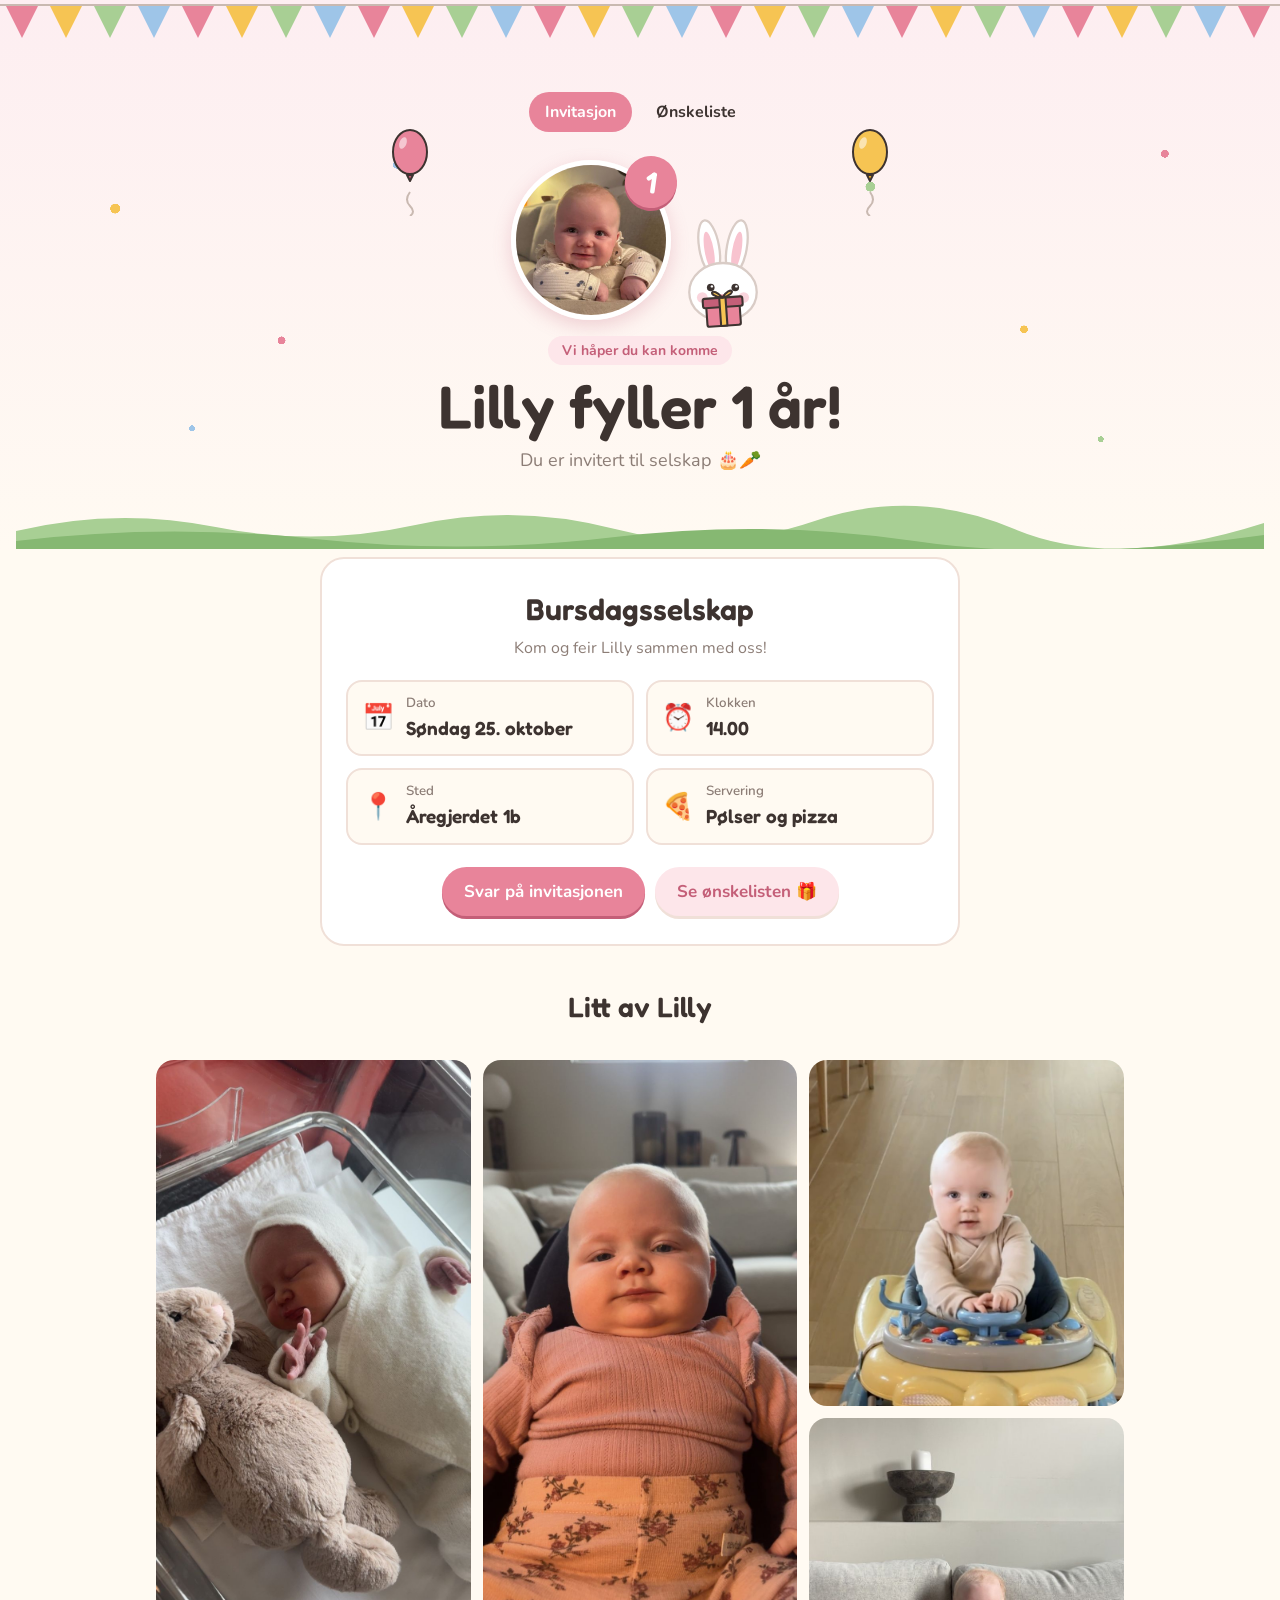
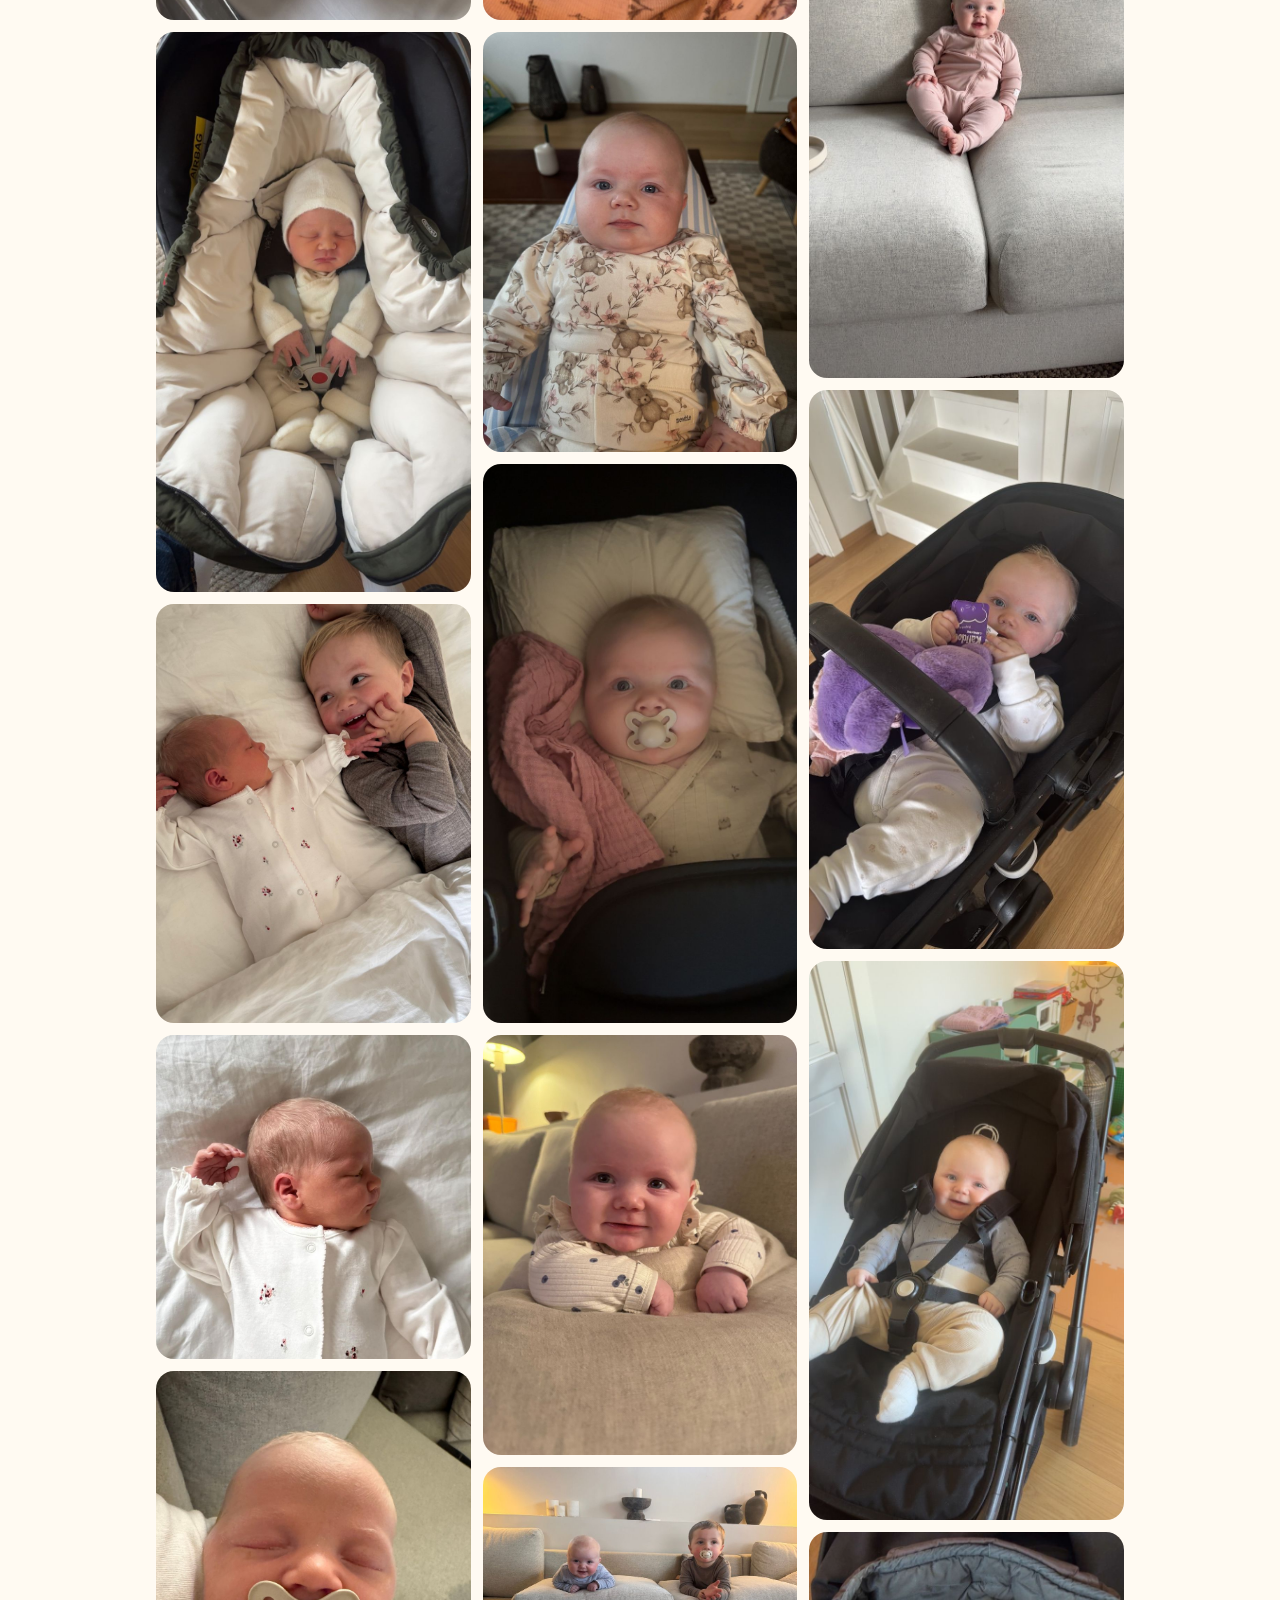
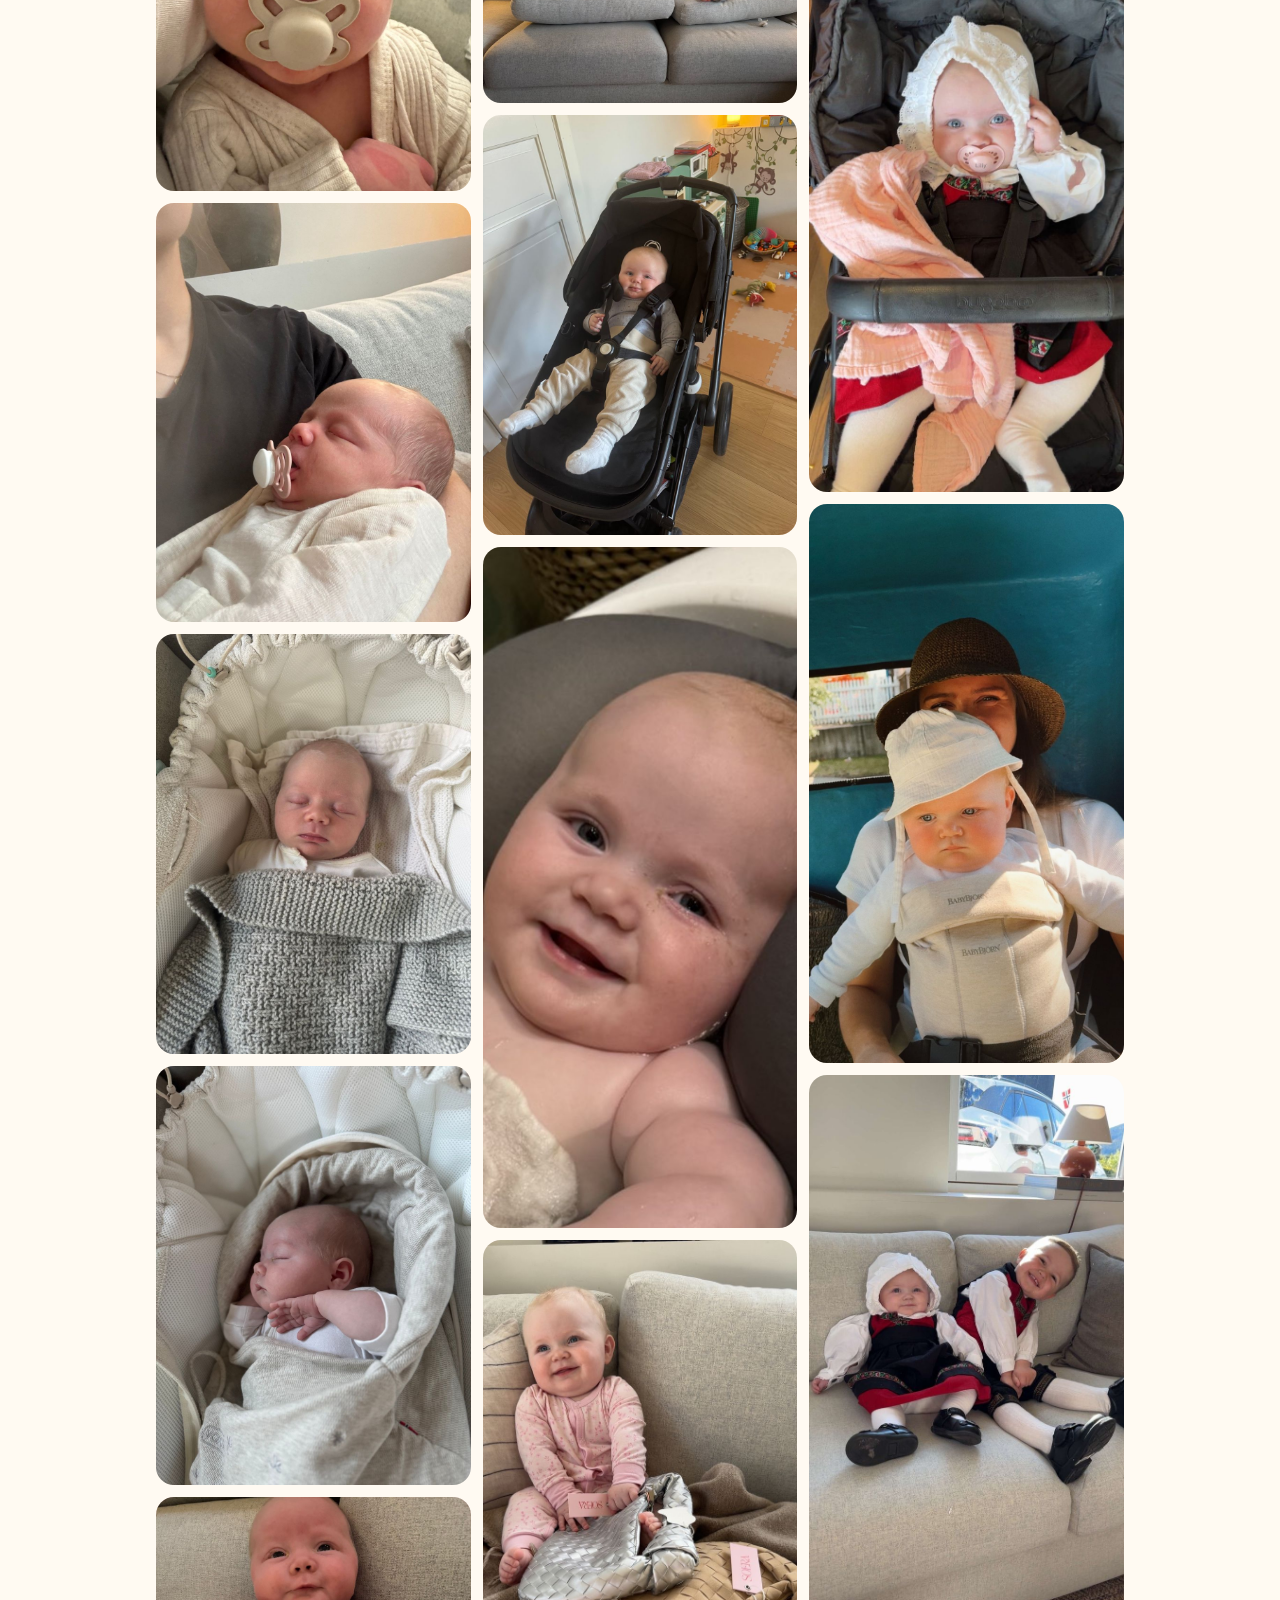
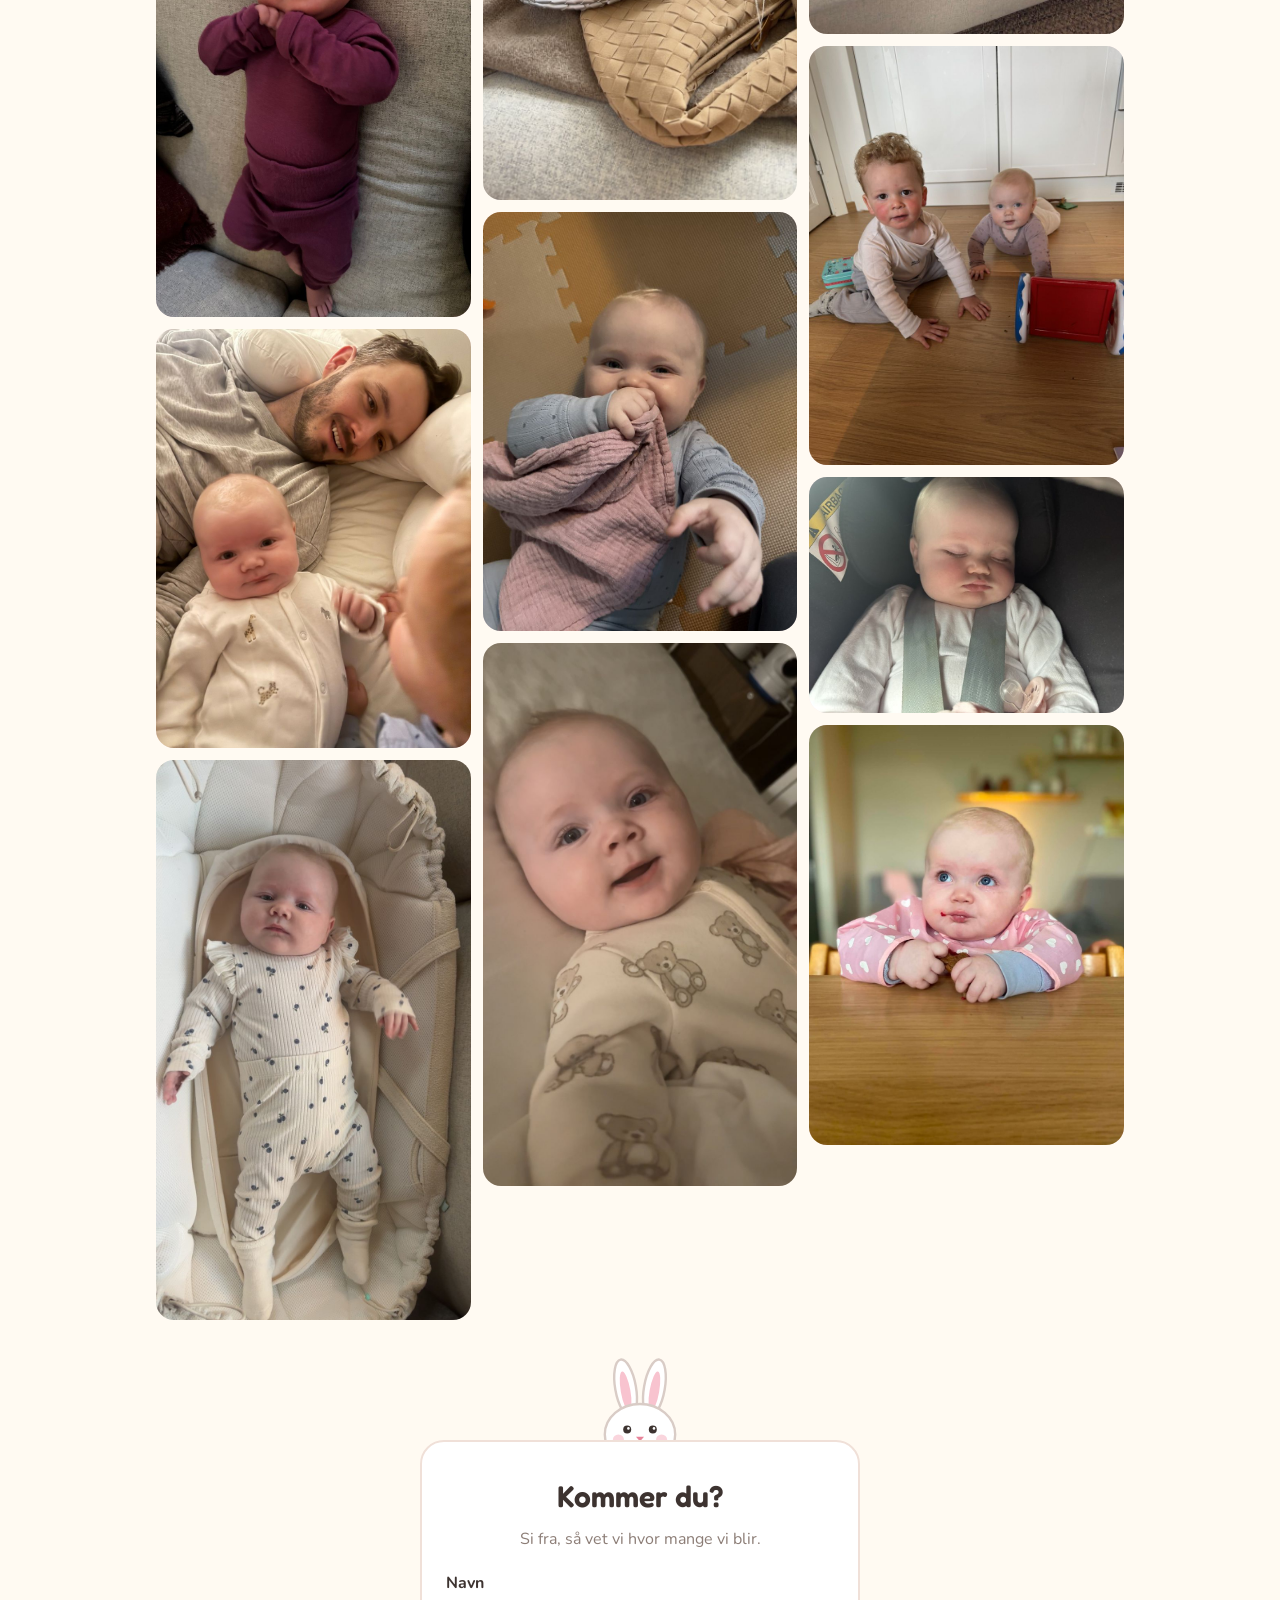
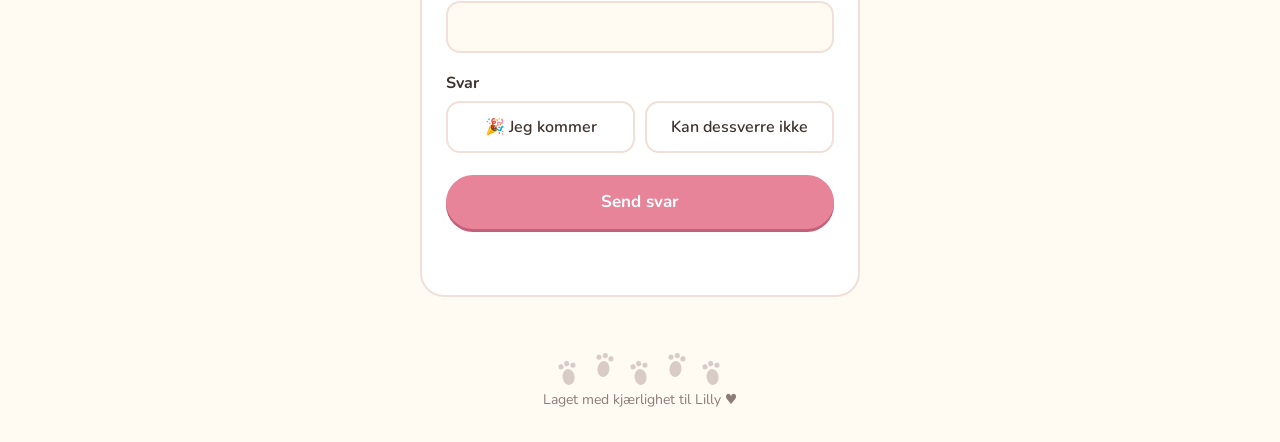
==== commit f72b48b2: "Toppen: «Vi håper du kan komme» i stedet for kaninthema Co-Authored-By: Claude Sonnet 5.5 <noreply@a" ====
--- a/index.html
+++ b/index.html
@@ -73,7 +73,7 @@
         <svg class="gift" viewBox="0 0 44 44"><rect x="6" y="19" width="32" height="21" rx="2" fill="#e8849a" stroke="#3d3330" stroke-width="2" stroke-linejoin="round"/><rect x="3" y="13" width="38" height="9" rx="2" fill="#c45f78" stroke="#3d3330" stroke-width="2" stroke-linejoin="round"/><rect x="19" y="13" width="6" height="27" fill="#f6c453" stroke="#3d3330" stroke-width="2" stroke-linejoin="round"/><path d="M22 13 C13 1 6 10 22 13 C38 10 31 1 22 13Z" fill="#f6c453" stroke="#3d3330" stroke-width="2" stroke-linejoin="round"/></svg>
       </div>
     </div>
-    <p class="eyebrow" style="margin-top: 16px">Bursdagsselskap med kaninthema 🐰</p>
+    <p class="eyebrow" style="margin-top: 16px">Vi håper du kan komme</p>
     <h1 style="margin-top: 4px">Lilly fyller 1 år!</h1>
     <p class="sub">Du er invitert til selskap 🎂🥕</p>
     <svg class="meadow" viewBox="0 0 1000 48" preserveAspectRatio="none" aria-hidden="true">
